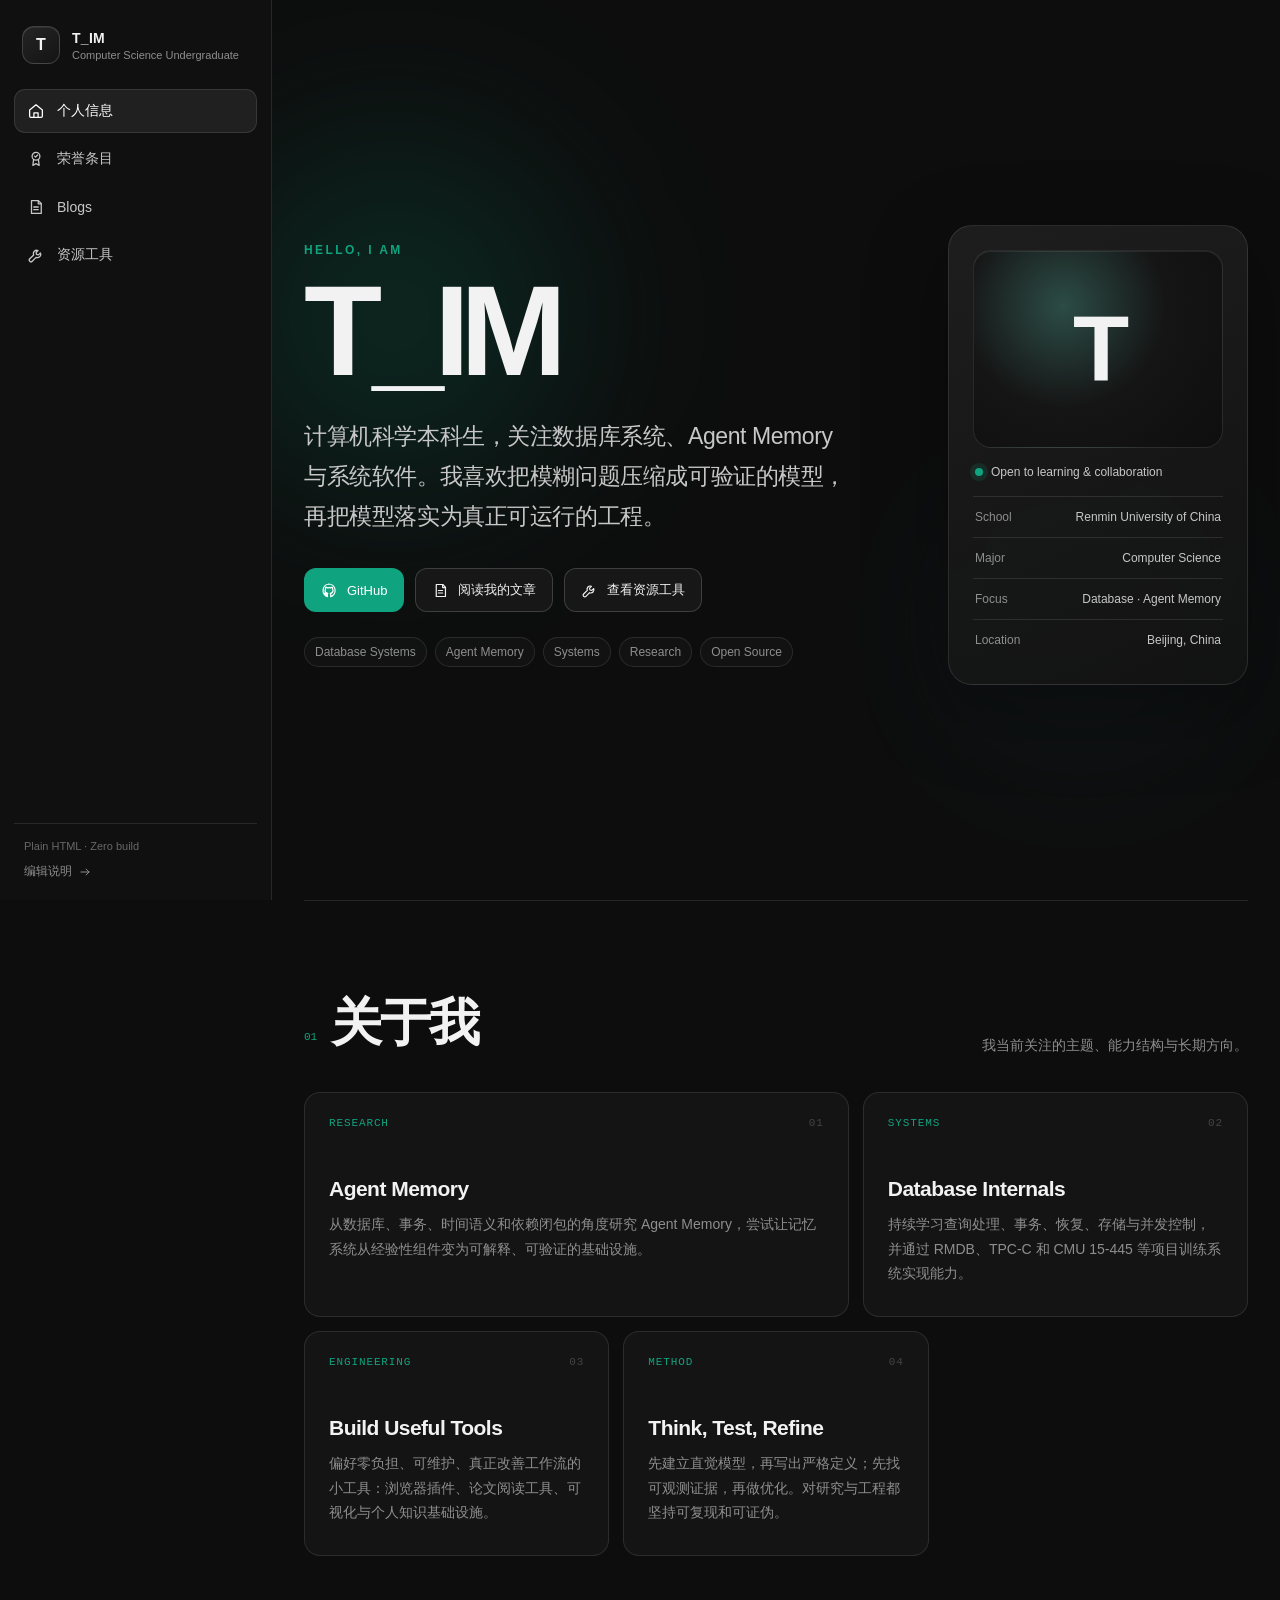
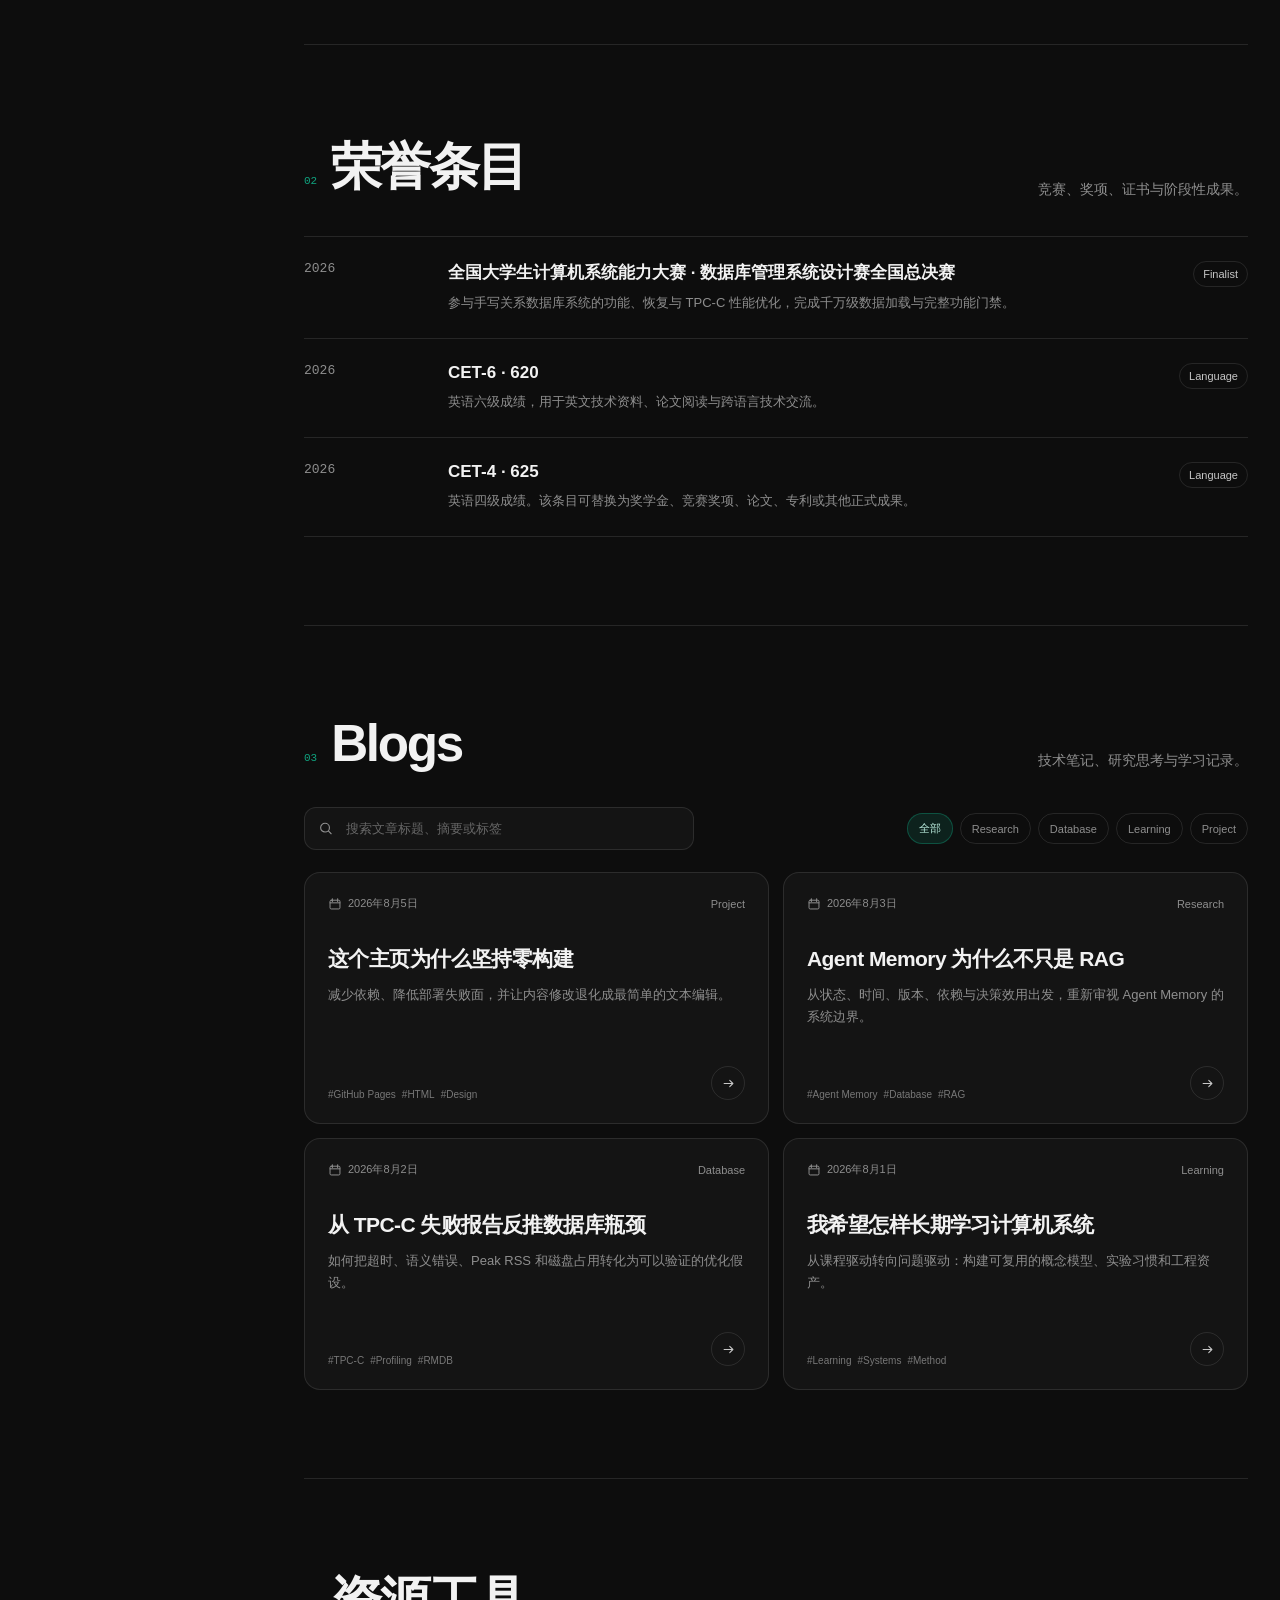
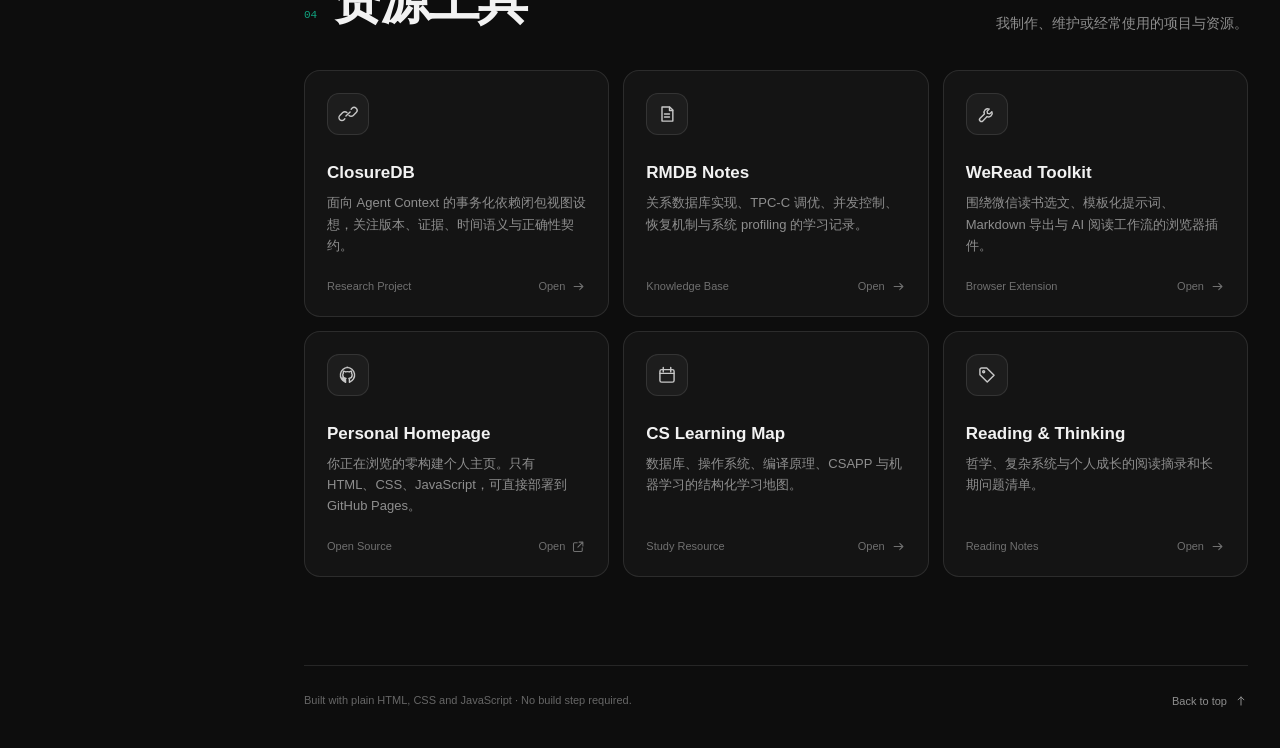
==== index.html @ 24c8350b "init" ====
<!doctype html>
<html lang="zh-CN">
<head>
  <meta charset="UTF-8" />
  <meta name="viewport" content="width=device-width, initial-scale=1.0" />
  <meta name="description" content="T_IM 的个人主页：计算机科学、数据库系统、Agent Memory 与个人项目。" />
  <meta name="theme-color" content="#0d0d0d" />
  <title>T_IM · Personal Homepage</title>
  <link rel="icon" href="assets/favicon.svg" type="image/svg+xml" />
  <link rel="stylesheet" href="assets/styles.css" />
</head>
<body>
  <svg class="svg-sprite" aria-hidden="true">
    <symbol id="icon-home" viewBox="0 0 24 24"><path d="M3.5 10.7 12 3.8l8.5 6.9v8.1a1.7 1.7 0 0 1-1.7 1.7H5.2a1.7 1.7 0 0 1-1.7-1.7z"/><path d="M9.2 20.5v-6.1h5.6v6.1"/></symbol>
    <symbol id="icon-award" viewBox="0 0 24 24"><circle cx="12" cy="8.3" r="5.2"/><path d="m8.8 12.6-1 8 4.2-2.4 4.2 2.4-1-8"/><path d="m10.1 8.2 1.3 1.3 2.8-2.8"/></symbol>
    <symbol id="icon-note" viewBox="0 0 24 24"><path d="M6 3.5h9.2l3.8 3.8v13.2H6z"/><path d="M15 3.8v4h3.8M9 12h6M9 15.5h6"/></symbol>
    <symbol id="icon-tool" viewBox="0 0 24 24"><path d="M14.7 6.1a4.4 4.4 0 0 0-5.8 5.8L3.7 17a2.3 2.3 0 0 0 3.3 3.3l5.1-5.2a4.4 4.4 0 0 0 5.8-5.8l-2.6 2.5-2.7-.5-.5-2.7z"/></symbol>
    <symbol id="icon-github" viewBox="0 0 24 24"><path d="M12 2.8a9.2 9.2 0 0 0-2.9 17.9v-2.2c-2.4.5-2.9-1-2.9-1-.4-1-.9-1.3-.9-1.3-.8-.5 0-.5 0-.5.8.1 1.3.9 1.3.9.7 1.3 1.9.9 2.4.7.1-.6.3-1 .6-1.2-1.9-.2-3.9-1-3.9-4.1 0-.9.3-1.7.8-2.3-.1-.2-.4-1.1.1-2.3 0 0 .7-.2 2.5.9a8.6 8.6 0 0 1 4.5 0c1.7-1.1 2.5-.9 2.5-.9.5 1.2.2 2.1.1 2.3.5.6.8 1.4.8 2.3 0 3.2-1.9 3.9-3.9 4.1.3.3.6.8.6 1.6v3a9.2 9.2 0 0 0-2.9-17.9Z"/></symbol>
    <symbol id="icon-mail" viewBox="0 0 24 24"><rect x="3.5" y="5.2" width="17" height="13.6" rx="2"/><path d="m4.5 7 7.5 5.7L19.5 7"/></symbol>
    <symbol id="icon-link" viewBox="0 0 24 24"><path d="m9.5 14.5 5-5M8.2 17.8l-1 1a3.5 3.5 0 1 1-5-5l3.5-3.5a3.5 3.5 0 0 1 5 0M15.8 6.2l1-1a3.5 3.5 0 1 1 5 5l-3.5 3.5a3.5 3.5 0 0 1-5 0"/></symbol>
    <symbol id="icon-arrow" viewBox="0 0 24 24"><path d="M5 12h14M14 7l5 5-5 5"/></symbol>
    <symbol id="icon-search" viewBox="0 0 24 24"><circle cx="10.7" cy="10.7" r="6.7"/><path d="m15.7 15.7 4.3 4.3"/></symbol>
    <symbol id="icon-menu" viewBox="0 0 24 24"><path d="M4 7h16M4 12h16M4 17h16"/></symbol>
    <symbol id="icon-close" viewBox="0 0 24 24"><path d="m6 6 12 12M18 6 6 18"/></symbol>
    <symbol id="icon-external" viewBox="0 0 24 24"><path d="M13 5h6v6M19 5l-8 8"/><path d="M18 14v4.5a1.5 1.5 0 0 1-1.5 1.5h-11A1.5 1.5 0 0 1 4 18.5v-11A1.5 1.5 0 0 1 5.5 6H10"/></symbol>
    <symbol id="icon-calendar" viewBox="0 0 24 24"><rect x="3.5" y="5.5" width="17" height="15" rx="2"/><path d="M7.5 3v5M16.5 3v5M3.5 10h17"/></symbol>
    <symbol id="icon-tag" viewBox="0 0 24 24"><path d="M3.5 5.5v6.2l8.8 8.8 8.2-8.2-8.8-8.8H5.5a2 2 0 0 0-2 2Z"/><circle cx="8" cy="8" r="1.2"/></symbol>
  </svg>

  <button class="mobile-menu-button" id="mobileMenuButton" aria-label="打开导航" aria-expanded="false">
    <svg><use href="#icon-menu"></use></svg>
  </button>

  <aside class="sidebar" id="sidebar">
    <div class="brand">
      <a href="#home" class="brand-mark" aria-label="返回首页">T</a>
      <div><strong id="brandName">T_IM</strong><span id="brandRole">CS Undergraduate</span></div>
    </div>
    <nav class="primary-nav" aria-label="主导航">
      <a href="#home" class="nav-link active"><svg><use href="#icon-home"></use></svg><span>个人信息</span></a>
      <a href="#honors" class="nav-link"><svg><use href="#icon-award"></use></svg><span>荣誉条目</span></a>
      <a href="#blogs" class="nav-link"><svg><use href="#icon-note"></use></svg><span>Blogs</span></a>
      <a href="#resources" class="nav-link"><svg><use href="#icon-tool"></use></svg><span>资源工具</span></a>
    </nav>
    <div class="sidebar-footer">
      <p>Plain HTML · Zero build</p>
      <a href="README.md">编辑说明 <svg><use href="#icon-arrow"></use></svg></a>
    </div>
  </aside>
  <div class="sidebar-backdrop" id="sidebarBackdrop"></div>

  <main class="main-shell">
    <section class="hero page-section" id="home">
      <div class="ambient-glow glow-one"></div><div class="ambient-glow glow-two"></div>
      <div class="hero-copy">
        <p class="eyebrow" id="heroEyebrow">HELLO, I AM</p>
        <h1 id="heroName">T_IM</h1>
        <p class="hero-intro" id="heroIntro"></p>
        <div class="hero-actions" id="heroActions"></div>
        <div class="hero-tags" id="heroTags"></div>
      </div>
      <div class="profile-panel glass-panel">
        <div class="profile-avatar" id="profileAvatar">T</div>
        <div class="profile-meta">
          <span class="status-dot"></span><span id="statusText">Open to learning & collaboration</span>
        </div>
        <dl id="profileFacts"></dl>
      </div>
    </section>

    <section class="page-section content-section" id="about">
      <div class="section-heading"><div><span class="section-index">01</span><h2>关于我</h2></div><p>我当前关注的主题、能力结构与长期方向。</p></div>
      <div class="about-grid" id="aboutGrid"></div>
    </section>

    <section class="page-section content-section" id="honors">
      <div class="section-heading"><div><span class="section-index">02</span><h2>荣誉条目</h2></div><p>竞赛、奖项、证书与阶段性成果。</p></div>
      <div class="timeline" id="honorsList"></div>
    </section>

    <section class="page-section content-section" id="blogs">
      <div class="section-heading"><div><span class="section-index">03</span><h2>Blogs</h2></div><p>技术笔记、研究思考与学习记录。</p></div>
      <div class="toolbar">
        <label class="search-box"><svg><use href="#icon-search"></use></svg><input id="blogSearch" type="search" placeholder="搜索文章标题、摘要或标签" /></label>
        <div class="filter-pills" id="blogFilters"></div>
      </div>
      <div class="card-grid" id="blogList"></div>
      <div class="empty-state" id="blogEmpty" hidden>没有找到匹配的文章。</div>
    </section>

    <section class="page-section content-section" id="resources">
      <div class="section-heading"><div><span class="section-index">04</span><h2>资源工具</h2></div><p>我制作、维护或经常使用的项目与资源。</p></div>
      <div class="resource-grid" id="resourceList"></div>
    </section>

    <footer>
      <span id="footerText">Built with plain HTML, CSS and JavaScript.</span>
      <a href="#home">Back to top <svg><use href="#icon-arrow"></use></svg></a>
    </footer>
  </main>

  <dialog class="article-dialog" id="articleDialog">
    <div class="article-dialog-shell">
      <button class="dialog-close" id="dialogClose" aria-label="关闭文章"><svg><use href="#icon-close"></use></svg></button>
      <article id="articleContent" class="markdown-body"></article>
    </div>
  </dialog>

  <script src="content/site.js"></script>
  <script src="content/blogs.js"></script>
  <script src="assets/markdown.js"></script>
  <script src="assets/app.js"></script>
</body>
</html>
---- assets/styles.css ----
:root {
  color-scheme: dark;
  --bg: #0d0d0d;
  --bg-elevated: #141414;
  --bg-soft: #191919;
  --bg-hover: #202020;
  --line: rgba(255, 255, 255, 0.1);
  --line-strong: rgba(255, 255, 255, 0.17);
  --text: #f2f2f2;
  --text-soft: #c7c7c7;
  --muted: #8e8e8e;
  --accent: #10a37f;
  --accent-soft: rgba(16, 163, 127, 0.14);
  --accent-line: rgba(16, 163, 127, 0.38);
  --warning: #d4a72c;
  --sidebar-width: 272px;
  --content-width: 1160px;
  --radius-lg: 24px;
  --radius-md: 16px;
  --radius-sm: 11px;
  --shadow: 0 24px 80px rgba(0, 0, 0, 0.34);
}

* { box-sizing: border-box; }
html { scroll-behavior: smooth; scroll-padding-top: 32px; }
body {
  margin: 0;
  min-height: 100vh;
  background: var(--bg);
  color: var(--text);
  font-family: Inter, ui-sans-serif, -apple-system, BlinkMacSystemFont, "Segoe UI", "PingFang SC", "Microsoft YaHei", sans-serif;
  -webkit-font-smoothing: antialiased;
  text-rendering: optimizeLegibility;
}
a { color: inherit; text-decoration: none; }
button, input { font: inherit; }
button { color: inherit; }
::selection { background: rgba(16, 163, 127, 0.34); }
::-webkit-scrollbar { width: 10px; height: 10px; }
::-webkit-scrollbar-track { background: transparent; }
::-webkit-scrollbar-thumb { background: #333; border: 3px solid var(--bg); border-radius: 99px; }
.svg-sprite { position: absolute; width: 0; height: 0; overflow: hidden; }
svg { width: 20px; height: 20px; fill: none; stroke: currentColor; stroke-width: 1.7; stroke-linecap: round; stroke-linejoin: round; }

.sidebar {
  position: fixed;
  inset: 0 auto 0 0;
  z-index: 30;
  width: var(--sidebar-width);
  display: flex;
  flex-direction: column;
  padding: 22px 14px 18px;
  border-right: 1px solid var(--line);
  background: #101010;
}
.brand {
  display: flex;
  align-items: center;
  gap: 12px;
  padding: 4px 8px 25px;
}
.brand-mark {
  width: 38px;
  height: 38px;
  display: grid;
  place-items: center;
  flex: 0 0 auto;
  border: 1px solid var(--line-strong);
  border-radius: 12px;
  background: linear-gradient(145deg, #242424, #141414);
  font-weight: 720;
  box-shadow: inset 0 1px rgba(255, 255, 255, 0.08);
}
.brand strong, .brand span { display: block; }
.brand strong { font-size: 14px; letter-spacing: .02em; }
.brand span { margin-top: 3px; color: var(--muted); font-size: 11px; }
.primary-nav { display: grid; gap: 4px; }
.nav-link {
  display: flex;
  align-items: center;
  gap: 12px;
  min-height: 44px;
  padding: 0 12px;
  border: 1px solid transparent;
  border-radius: 11px;
  color: var(--text-soft);
  font-size: 14px;
  transition: .18s ease;
}
.nav-link:hover { background: var(--bg-soft); color: var(--text); }
.nav-link.active { border-color: var(--line); background: #202020; color: #fff; }
.nav-link svg { width: 18px; height: 18px; }
.sidebar-footer { margin-top: auto; padding: 16px 10px 2px; border-top: 1px solid var(--line); }
.sidebar-footer p { margin: 0 0 9px; color: #676767; font-size: 11px; }
.sidebar-footer a { display: inline-flex; align-items: center; gap: 6px; color: var(--muted); font-size: 12px; }
.sidebar-footer a:hover { color: var(--text); }
.sidebar-footer svg { width: 14px; height: 14px; }

.mobile-menu-button {
  display: none;
  position: fixed;
  top: 16px;
  left: 16px;
  z-index: 50;
  width: 42px;
  height: 42px;
  place-items: center;
  border: 1px solid var(--line);
  border-radius: 12px;
  background: rgba(20,20,20,.88);
  backdrop-filter: blur(14px);
  cursor: pointer;
}
.sidebar-backdrop { display: none; }

.main-shell { margin-left: var(--sidebar-width); overflow: hidden; }
.page-section { width: min(var(--content-width), calc(100% - 64px)); margin-inline: auto; }
.hero {
  position: relative;
  min-height: 100vh;
  display: grid;
  grid-template-columns: minmax(0, 1.35fr) minmax(300px, .65fr);
  align-items: center;
  gap: clamp(38px, 7vw, 110px);
  padding-block: 86px 76px;
}
.ambient-glow { position: absolute; border-radius: 999px; filter: blur(90px); pointer-events: none; opacity: .22; }
.glow-one { width: 360px; height: 360px; left: -90px; top: 15%; background: #0a7f64; }
.glow-two { width: 260px; height: 260px; right: 4%; bottom: 16%; background: #244857; opacity: .18; }
.hero-copy, .profile-panel { position: relative; z-index: 1; }
.eyebrow { margin: 0 0 18px; color: var(--accent); font-size: 12px; font-weight: 700; letter-spacing: .2em; }
.hero h1 { margin: 0; font-size: clamp(62px, 10vw, 132px); line-height: .88; letter-spacing: -.075em; font-weight: 710; }
.hero-intro { max-width: 720px; margin: 30px 0 0; color: var(--text-soft); font-size: clamp(17px, 2vw, 23px); line-height: 1.72; letter-spacing: -.018em; }
.hero-actions { display: flex; flex-wrap: wrap; gap: 11px; margin-top: 32px; }
.action-button {
  display: inline-flex;
  align-items: center;
  justify-content: center;
  gap: 9px;
  min-height: 44px;
  padding: 0 16px;
  border: 1px solid var(--line-strong);
  border-radius: 12px;
  background: #171717;
  font-size: 13px;
  transition: .18s ease;
}
.action-button:hover { transform: translateY(-2px); border-color: rgba(255,255,255,.3); background: #202020; }
.action-button.primary { border-color: var(--accent-line); background: var(--accent); color: white; }
.action-button.primary:hover { background: #129875; }
.action-button svg { width: 17px; height: 17px; }
.hero-tags { display: flex; flex-wrap: wrap; gap: 8px; margin-top: 25px; }
.hero-tag { padding: 7px 10px; border: 1px solid var(--line); border-radius: 999px; color: var(--muted); background: rgba(255,255,255,.025); font-size: 12px; }

.glass-panel {
  border: 1px solid var(--line);
  background: linear-gradient(155deg, rgba(31,31,31,.92), rgba(19,19,19,.85));
  backdrop-filter: blur(18px);
  box-shadow: var(--shadow);
}
.profile-panel { padding: 24px; border-radius: var(--radius-lg); }
.profile-avatar {
  width: 100%; aspect-ratio: 1.26;
  display: grid; place-items: center;
  border: 1px solid var(--line);
  border-radius: 18px;
  background: radial-gradient(circle at 36% 28%, #2c4c46, #151515 48%, #0e0e0e);
  font-size: 92px; font-weight: 760; letter-spacing: -.07em;
  box-shadow: inset 0 1px rgba(255,255,255,.08);
}
.profile-meta { display: flex; align-items: center; gap: 8px; margin: 17px 2px; color: var(--text-soft); font-size: 12px; }
.status-dot { width: 8px; height: 8px; border-radius: 50%; background: var(--accent); box-shadow: 0 0 0 5px var(--accent-soft); }
.profile-panel dl { margin: 0; display: grid; }
.profile-panel dl > div { display: flex; justify-content: space-between; gap: 20px; padding: 13px 2px; border-top: 1px solid var(--line); }
.profile-panel dt { color: var(--muted); font-size: 12px; }
.profile-panel dd { margin: 0; text-align: right; color: var(--text-soft); font-size: 12px; }

.content-section { padding-block: 88px; border-top: 1px solid var(--line); }
.section-heading { display: flex; align-items: end; justify-content: space-between; gap: 28px; margin-bottom: 34px; }
.section-heading > div { display: flex; align-items: baseline; gap: 14px; }
.section-index { color: var(--accent); font-family: ui-monospace, SFMono-Regular, Menlo, monospace; font-size: 11px; }
.section-heading h2 { margin: 0; font-size: clamp(32px, 4vw, 52px); letter-spacing: -.045em; }
.section-heading p { max-width: 430px; margin: 0; color: var(--muted); font-size: 14px; line-height: 1.7; text-align: right; }

.about-grid { display: grid; grid-template-columns: repeat(12, 1fr); gap: 14px; }
.about-card {
  grid-column: span 4;
  min-height: 225px;
  padding: 24px;
  border: 1px solid var(--line);
  border-radius: var(--radius-md);
  background: var(--bg-elevated);
  transition: .2s ease;
}
.about-card:first-child { grid-column: span 7; }
.about-card:nth-child(2) { grid-column: span 5; }
.about-card:hover { border-color: var(--line-strong); transform: translateY(-3px); background: #171717; }
.card-kicker { display: flex; align-items: center; justify-content: space-between; color: var(--accent); font-size: 11px; font-family: ui-monospace, SFMono-Regular, Menlo, monospace; letter-spacing: .08em; }
.card-kicker span:last-child { color: #444; }
.about-card h3 { margin: 48px 0 11px; font-size: 21px; letter-spacing: -.025em; }
.about-card p { margin: 0; color: var(--muted); font-size: 14px; line-height: 1.75; }

.timeline { display: grid; }
.timeline-item {
  position: relative;
  display: grid;
  grid-template-columns: 120px minmax(0, 1fr) auto;
  gap: 24px;
  align-items: start;
  padding: 24px 0;
  border-top: 1px solid var(--line);
}
.timeline-item:last-child { border-bottom: 1px solid var(--line); }
.timeline-year { color: var(--muted); font-size: 13px; font-family: ui-monospace, SFMono-Regular, Menlo, monospace; }
.timeline-body h3 { margin: 0 0 8px; font-size: 17px; font-weight: 600; }
.timeline-body p { max-width: 720px; margin: 0; color: var(--muted); font-size: 13px; line-height: 1.7; }
.timeline-badge { padding: 6px 9px; border: 1px solid var(--line); border-radius: 999px; color: var(--text-soft); font-size: 11px; white-space: nowrap; }

.toolbar { display: flex; align-items: center; justify-content: space-between; gap: 16px; margin-bottom: 22px; }
.search-box {
  width: min(390px, 100%);
  display: flex; align-items: center; gap: 10px;
  min-height: 43px; padding: 0 13px;
  border: 1px solid var(--line); border-radius: 12px; background: var(--bg-elevated);
}
.search-box:focus-within { border-color: var(--accent-line); box-shadow: 0 0 0 3px var(--accent-soft); }
.search-box svg { width: 17px; height: 17px; color: var(--muted); }
.search-box input { width: 100%; border: 0; outline: 0; color: var(--text); background: transparent; font-size: 13px; }
.search-box input::placeholder { color: #666; }
.filter-pills { display: flex; flex-wrap: wrap; justify-content: flex-end; gap: 7px; }
.filter-pill { padding: 7px 11px; border: 1px solid var(--line); border-radius: 999px; background: transparent; color: var(--muted); font-size: 11px; cursor: pointer; }
.filter-pill:hover, .filter-pill.active { border-color: var(--accent-line); background: var(--accent-soft); color: #b9eadc; }

.card-grid { display: grid; grid-template-columns: repeat(2, minmax(0, 1fr)); gap: 14px; }
.blog-card {
  position: relative;
  min-height: 252px;
  display: flex;
  flex-direction: column;
  padding: 23px;
  border: 1px solid var(--line);
  border-radius: var(--radius-md);
  background: var(--bg-elevated);
  cursor: pointer;
  transition: .2s ease;
}
.blog-card:hover { transform: translateY(-3px); border-color: var(--line-strong); background: #181818; }
.blog-meta { display: flex; align-items: center; justify-content: space-between; gap: 12px; color: var(--muted); font-size: 11px; }
.blog-meta span { display: inline-flex; align-items: center; gap: 6px; }
.blog-meta svg { width: 14px; height: 14px; }
.blog-card h3 { margin: 34px 0 10px; font-size: 21px; line-height: 1.35; letter-spacing: -.027em; }
.blog-card p { margin: 0; color: var(--muted); font-size: 13px; line-height: 1.7; }
.blog-footer { display: flex; align-items: end; justify-content: space-between; gap: 15px; margin-top: auto; padding-top: 24px; }
.blog-tags { display: flex; flex-wrap: wrap; gap: 6px; }
.blog-tags span { color: #777; font-size: 10px; }
.blog-open { width: 34px; height: 34px; display: grid; place-items: center; flex: 0 0 auto; border: 1px solid var(--line); border-radius: 50%; color: var(--text-soft); }
.blog-open svg { width: 15px; height: 15px; }
.empty-state { padding: 60px 20px; border: 1px dashed var(--line); border-radius: var(--radius-md); text-align: center; color: var(--muted); }

.resource-grid { display: grid; grid-template-columns: repeat(3, minmax(0, 1fr)); gap: 14px; }
.resource-card {
  min-height: 235px;
  display: flex;
  flex-direction: column;
  padding: 22px;
  border: 1px solid var(--line);
  border-radius: var(--radius-md);
  background: var(--bg-elevated);
  transition: .2s ease;
}
.resource-card:hover { transform: translateY(-3px); border-color: var(--line-strong); background: #181818; }
.resource-icon { width: 42px; height: 42px; display: grid; place-items: center; border: 1px solid var(--line); border-radius: 12px; background: #1d1d1d; color: var(--text-soft); }
.resource-icon svg { width: 20px; height: 20px; }
.resource-card h3 { margin: 28px 0 9px; font-size: 17px; }
.resource-card p { margin: 0; color: var(--muted); font-size: 13px; line-height: 1.65; }
.resource-bottom { display: flex; align-items: center; justify-content: space-between; gap: 12px; margin-top: auto; padding-top: 22px; color: #707070; font-size: 11px; }
.resource-bottom svg { width: 15px; height: 15px; }
.resource-bottom span:last-child { display: inline-flex; align-items: center; gap: 6px; }

footer { width: min(var(--content-width), calc(100% - 64px)); margin-inline: auto; display: flex; justify-content: space-between; gap: 20px; padding: 28px 0 40px; border-top: 1px solid var(--line); color: #666; font-size: 11px; }
footer a { display: inline-flex; align-items: center; gap: 7px; color: var(--muted); }
footer a:hover { color: var(--text); }
footer svg { width: 14px; height: 14px; transform: rotate(-90deg); }

.article-dialog {
  width: min(900px, calc(100% - 32px));
  max-height: calc(100vh - 48px);
  padding: 0;
  border: 1px solid var(--line-strong);
  border-radius: 20px;
  background: #121212;
  color: var(--text);
  box-shadow: 0 28px 100px rgba(0,0,0,.7);
}
.article-dialog::backdrop { background: rgba(0,0,0,.72); backdrop-filter: blur(7px); }
.article-dialog-shell { position: relative; padding: clamp(28px, 6vw, 68px); }
.dialog-close { position: sticky; z-index: 3; top: 0; float: right; width: 38px; height: 38px; display: grid; place-items: center; border: 1px solid var(--line); border-radius: 12px; background: #1b1b1b; cursor: pointer; }
.dialog-close:hover { background: #252525; }
.dialog-close svg { width: 17px; height: 17px; }
.markdown-body { max-width: 720px; margin-inline: auto; color: var(--text-soft); font-size: 15px; line-height: 1.84; }
.markdown-body h1, .markdown-body h2, .markdown-body h3 { color: var(--text); line-height: 1.25; letter-spacing: -.03em; }
.markdown-body h1 { margin: 0 0 30px; font-size: clamp(34px, 6vw, 56px); }
.markdown-body h2 { margin: 48px 0 16px; font-size: 26px; }
.markdown-body h3 { margin: 34px 0 12px; font-size: 20px; }
.markdown-body p { margin: 0 0 18px; }
.markdown-body a { color: #7bdcc3; text-decoration: underline; text-underline-offset: 3px; }
.markdown-body ul, .markdown-body ol { padding-left: 24px; }
.markdown-body li { margin: 7px 0; }
.markdown-body blockquote { margin: 24px 0; padding: 2px 0 2px 18px; border-left: 3px solid var(--accent); color: #aaa; }
.markdown-body code { padding: 2px 6px; border: 1px solid var(--line); border-radius: 6px; background: #1c1c1c; color: #ddd; font-family: ui-monospace, SFMono-Regular, Menlo, monospace; font-size: .88em; }
.markdown-body pre { overflow: auto; margin: 24px 0; padding: 18px; border: 1px solid var(--line); border-radius: 12px; background: #0b0b0b; }
.markdown-body pre code { padding: 0; border: 0; background: transparent; }
.markdown-body hr { margin: 36px 0; border: 0; border-top: 1px solid var(--line); }
.markdown-byline { margin: -16px 0 38px; color: var(--muted); font-size: 12px; }

@media (max-width: 1040px) {
  :root { --sidebar-width: 236px; }
  .hero { grid-template-columns: 1fr; min-height: auto; padding-top: 125px; }
  .profile-panel { max-width: 520px; }
  .profile-avatar { aspect-ratio: 1.8; }
  .about-card, .about-card:first-child, .about-card:nth-child(2) { grid-column: span 6; }
  .resource-grid { grid-template-columns: repeat(2, minmax(0, 1fr)); }
}

@media (max-width: 760px) {
  :root { --sidebar-width: 280px; }
  html { scroll-padding-top: 72px; }
  .mobile-menu-button { display: grid; }
  .sidebar { transform: translateX(-102%); box-shadow: 30px 0 70px rgba(0,0,0,.45); transition: transform .24s ease; }
  .sidebar.open { transform: translateX(0); }
  .sidebar-backdrop { position: fixed; inset: 0; z-index: 20; background: rgba(0,0,0,.55); backdrop-filter: blur(4px); }
  .sidebar-backdrop.show { display: block; }
  .main-shell { margin-left: 0; }
  .page-section, footer { width: min(100% - 32px, var(--content-width)); }
  .hero { padding-top: 115px; padding-bottom: 66px; gap: 44px; }
  .hero h1 { font-size: clamp(56px, 20vw, 92px); }
  .hero-intro { font-size: 17px; }
  .profile-avatar { aspect-ratio: 1.5; }
  .content-section { padding-block: 66px; }
  .section-heading { display: block; }
  .section-heading p { margin-top: 12px; text-align: left; }
  .about-grid, .card-grid, .resource-grid { grid-template-columns: 1fr; }
  .about-card, .about-card:first-child, .about-card:nth-child(2) { grid-column: auto; min-height: 210px; }
  .timeline-item { grid-template-columns: 76px 1fr; gap: 15px; }
  .timeline-badge { grid-column: 2; justify-self: start; }
  .toolbar { align-items: stretch; flex-direction: column; }
  .search-box { width: 100%; }
  .filter-pills { justify-content: flex-start; }
  footer { flex-direction: column; }
}

@media (max-width: 430px) {
  .hero-actions { display: grid; grid-template-columns: 1fr; }
  .action-button { width: 100%; }
  .profile-panel { padding: 17px; }
  .profile-avatar { font-size: 68px; }
  .timeline-item { grid-template-columns: 1fr; }
  .timeline-badge { grid-column: 1; }
  .about-card, .blog-card, .resource-card { padding: 20px; }
  .article-dialog-shell { padding: 26px 20px 42px; }
}

@media (prefers-reduced-motion: reduce) {
  *, *::before, *::after { scroll-behavior: auto !important; transition: none !important; animation: none !important; }
}
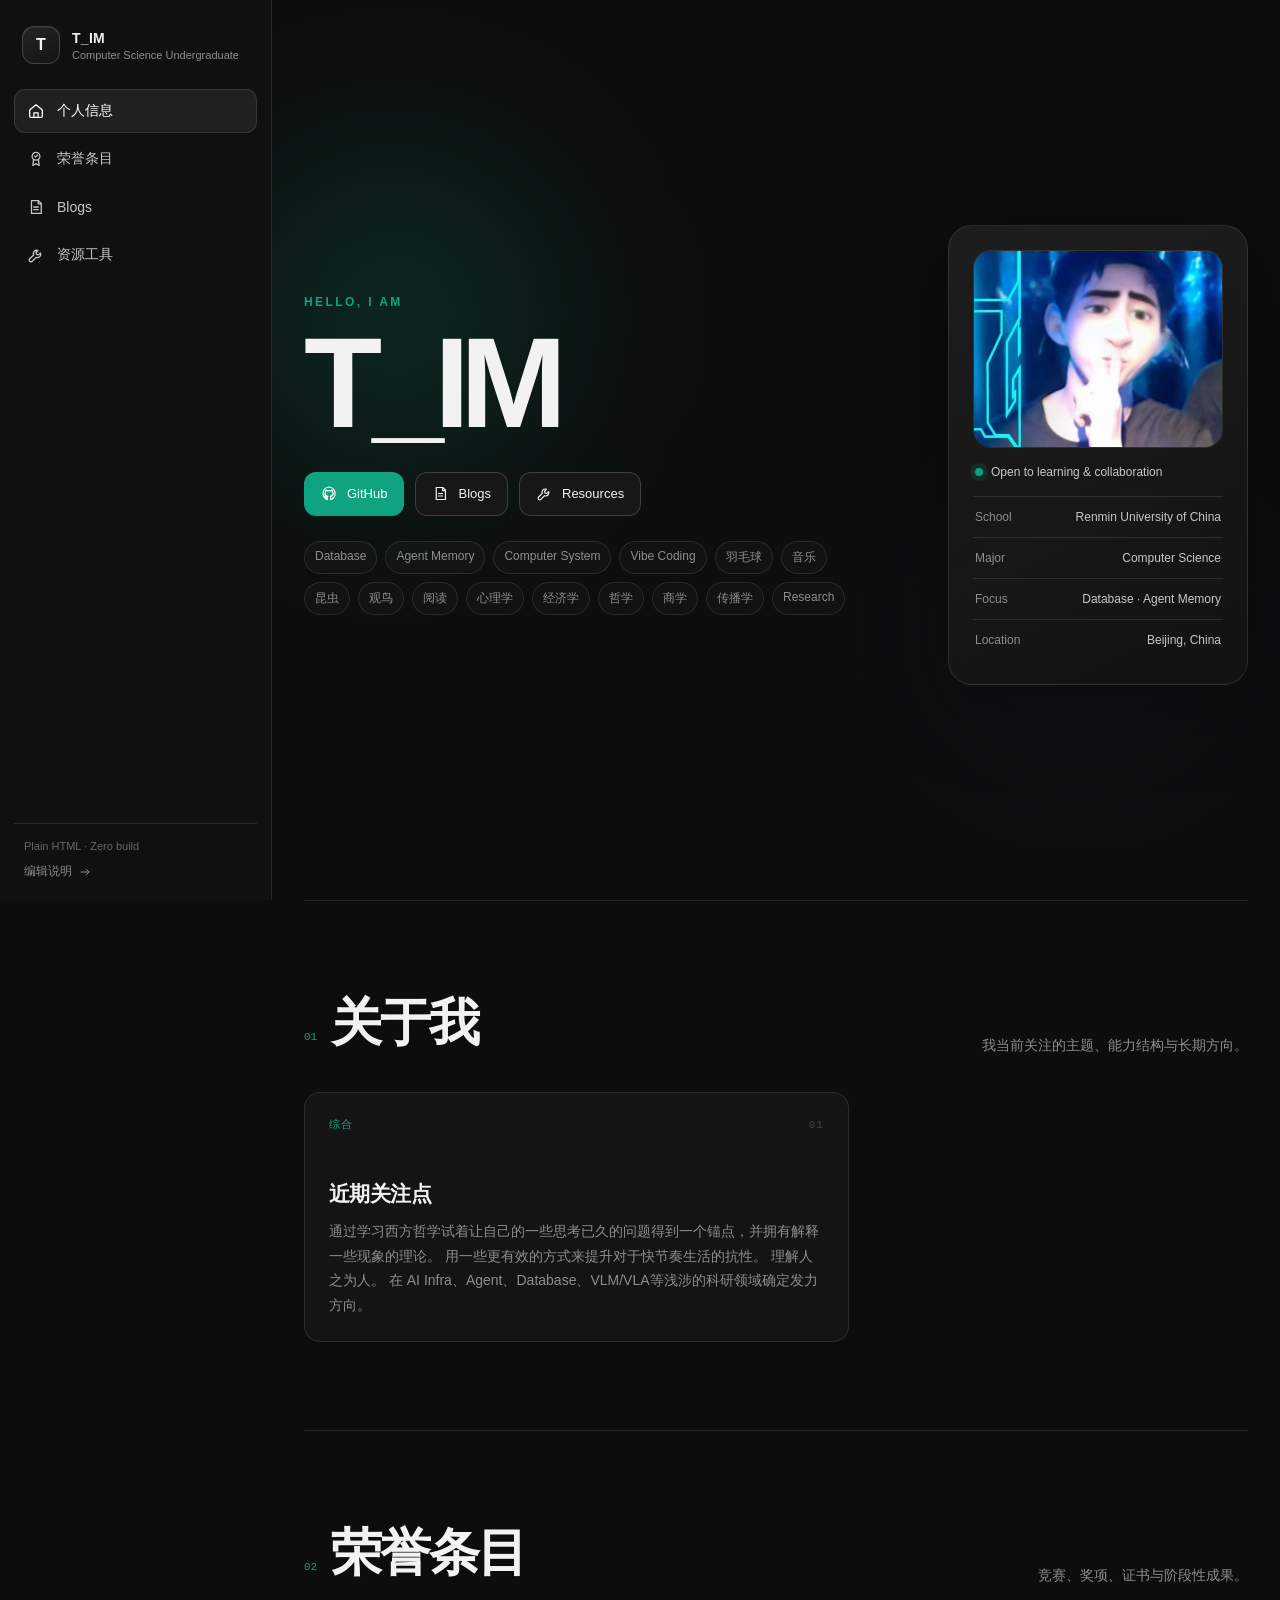
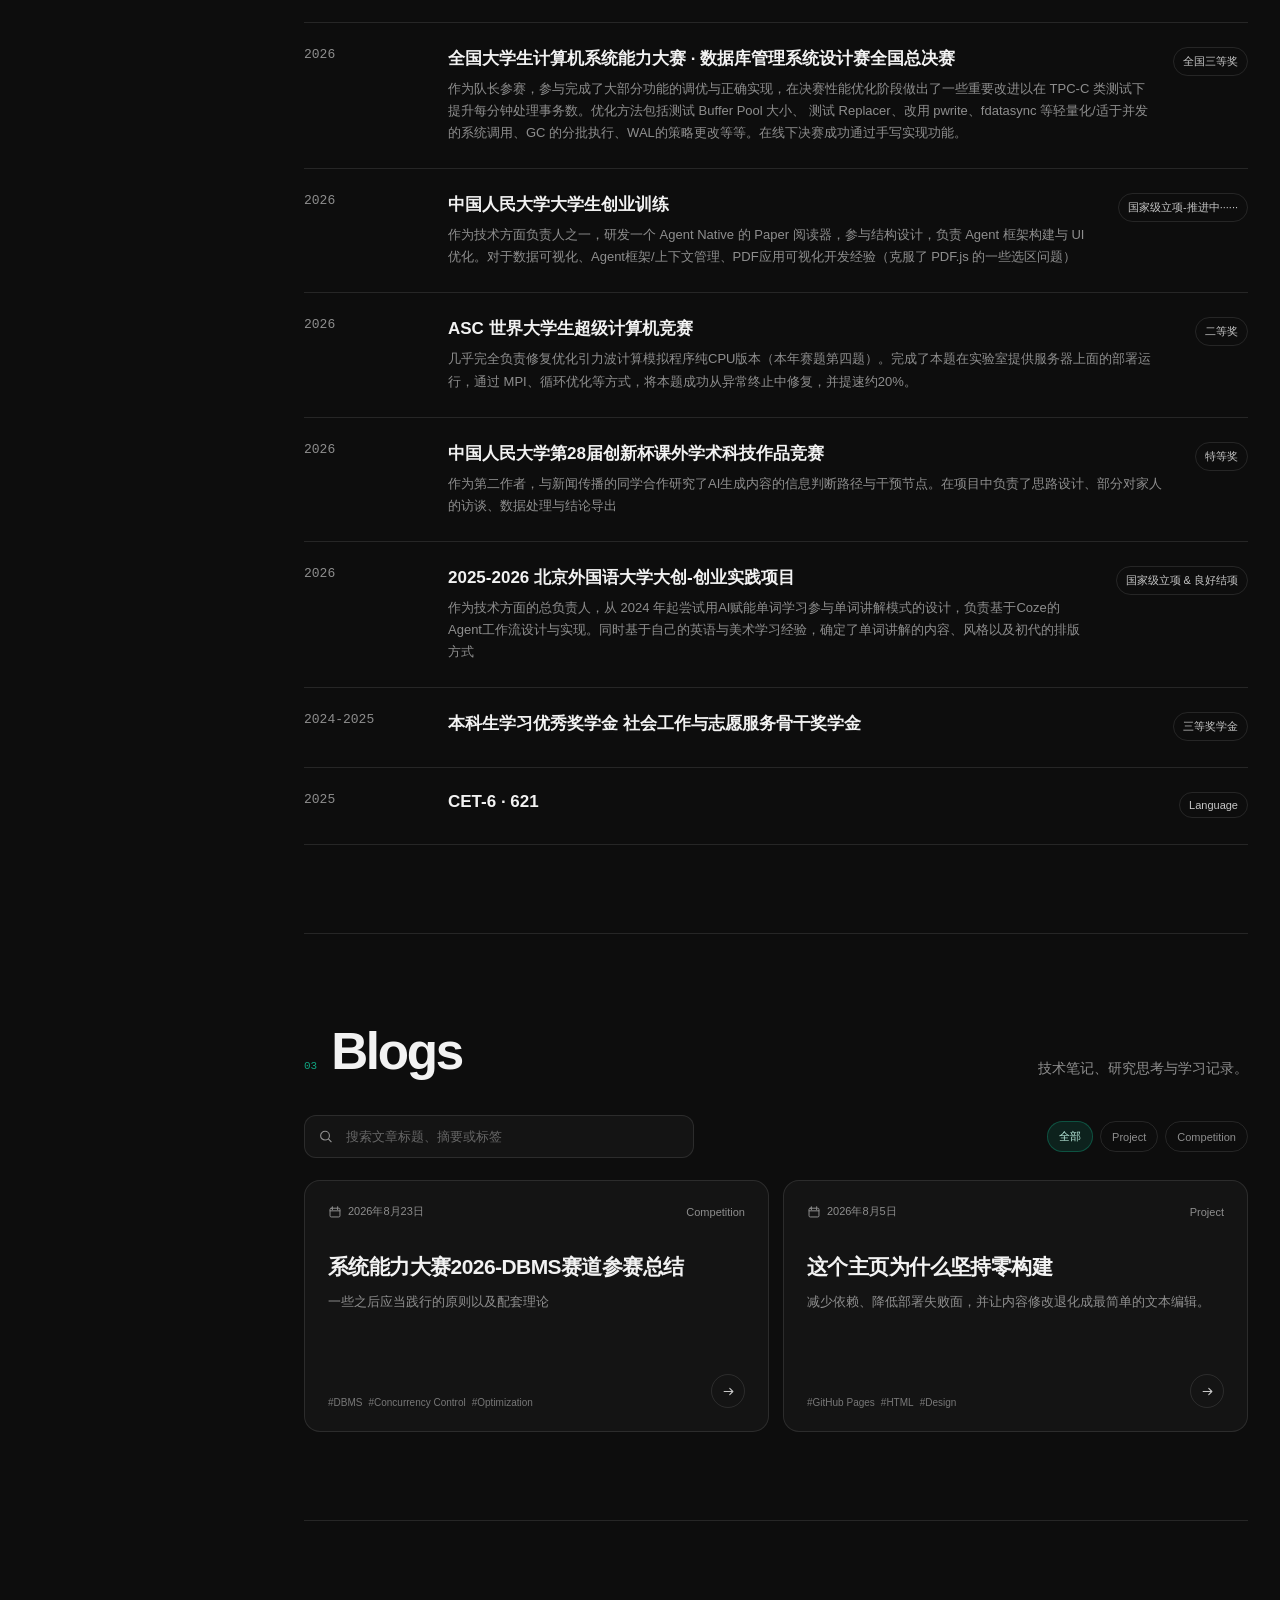
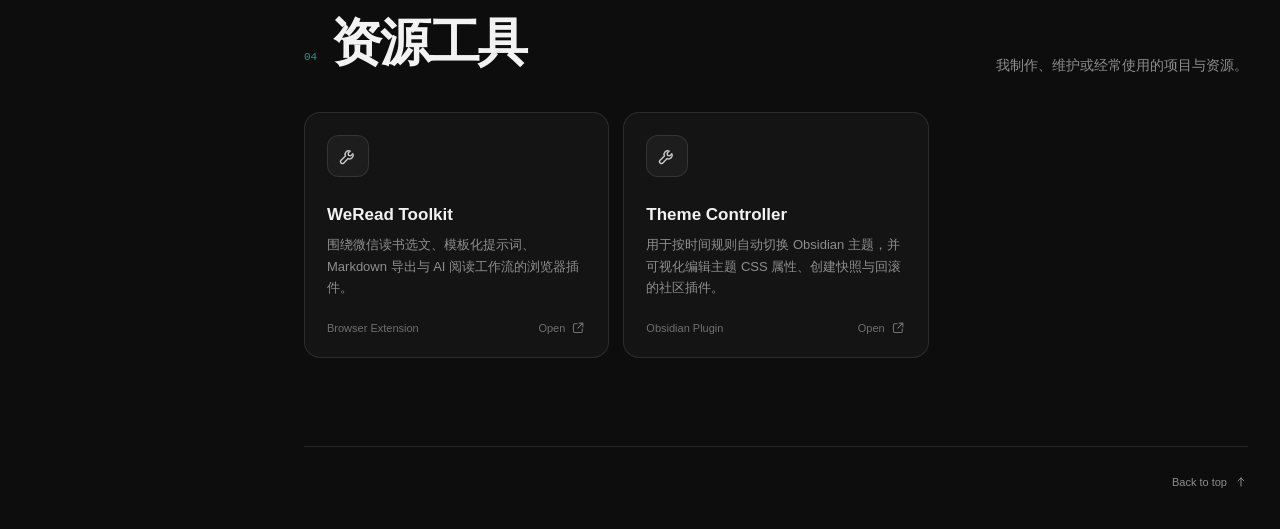
==== commit 9d0dd37e: "更新个人主页资源与内容" ====
--- a/index.html
+++ b/index.html
@@ -6,7 +6,7 @@
   <meta name="description" content="T_IM 的个人主页：计算机科学、数据库系统、Agent Memory 与个人项目。" />
   <meta name="theme-color" content="#0d0d0d" />
   <title>T_IM · Personal Homepage</title>
-  <link rel="icon" href="assets/favicon.svg" type="image/svg+xml" />
+  <link rel="icon" href="assets/avatar.jpg" type="image/jpeg" />
   <link rel="stylesheet" href="assets/styles.css" />
 </head>
 <body>
@@ -60,7 +60,9 @@
         <div class="hero-tags" id="heroTags"></div>
       </div>
       <div class="profile-panel glass-panel">
-        <div class="profile-avatar" id="profileAvatar">T</div>
+        <div class="profile-avatar" id="profileAvatar">
+          <img src="assets/avatar.jpg" alt="T_IM 的头像" />
+        </div>
         <div class="profile-meta">
           <span class="status-dot"></span><span id="statusText">Open to learning & collaboration</span>
         </div>
--- a/assets/styles.css
+++ b/assets/styles.css
@@ -161,13 +161,12 @@
 .profile-panel { padding: 24px; border-radius: var(--radius-lg); }
 .profile-avatar {
   width: 100%; aspect-ratio: 1.26;
-  display: grid; place-items: center;
+  overflow: hidden;
   border: 1px solid var(--line);
   border-radius: 18px;
-  background: radial-gradient(circle at 36% 28%, #2c4c46, #151515 48%, #0e0e0e);
-  font-size: 92px; font-weight: 760; letter-spacing: -.07em;
   box-shadow: inset 0 1px rgba(255,255,255,.08);
 }
+.profile-avatar img { width: 100%; height: 100%; display: block; object-fit: cover; }
 .profile-meta { display: flex; align-items: center; gap: 8px; margin: 17px 2px; color: var(--text-soft); font-size: 12px; }
 .status-dot { width: 8px; height: 8px; border-radius: 50%; background: var(--accent); box-shadow: 0 0 0 5px var(--accent-soft); }
 .profile-panel dl { margin: 0; display: grid; }
@@ -353,7 +352,6 @@
   .hero-actions { display: grid; grid-template-columns: 1fr; }
   .action-button { width: 100%; }
   .profile-panel { padding: 17px; }
-  .profile-avatar { font-size: 68px; }
   .timeline-item { grid-template-columns: 1fr; }
   .timeline-badge { grid-column: 1; }
   .about-card, .blog-card, .resource-card { padding: 20px; }
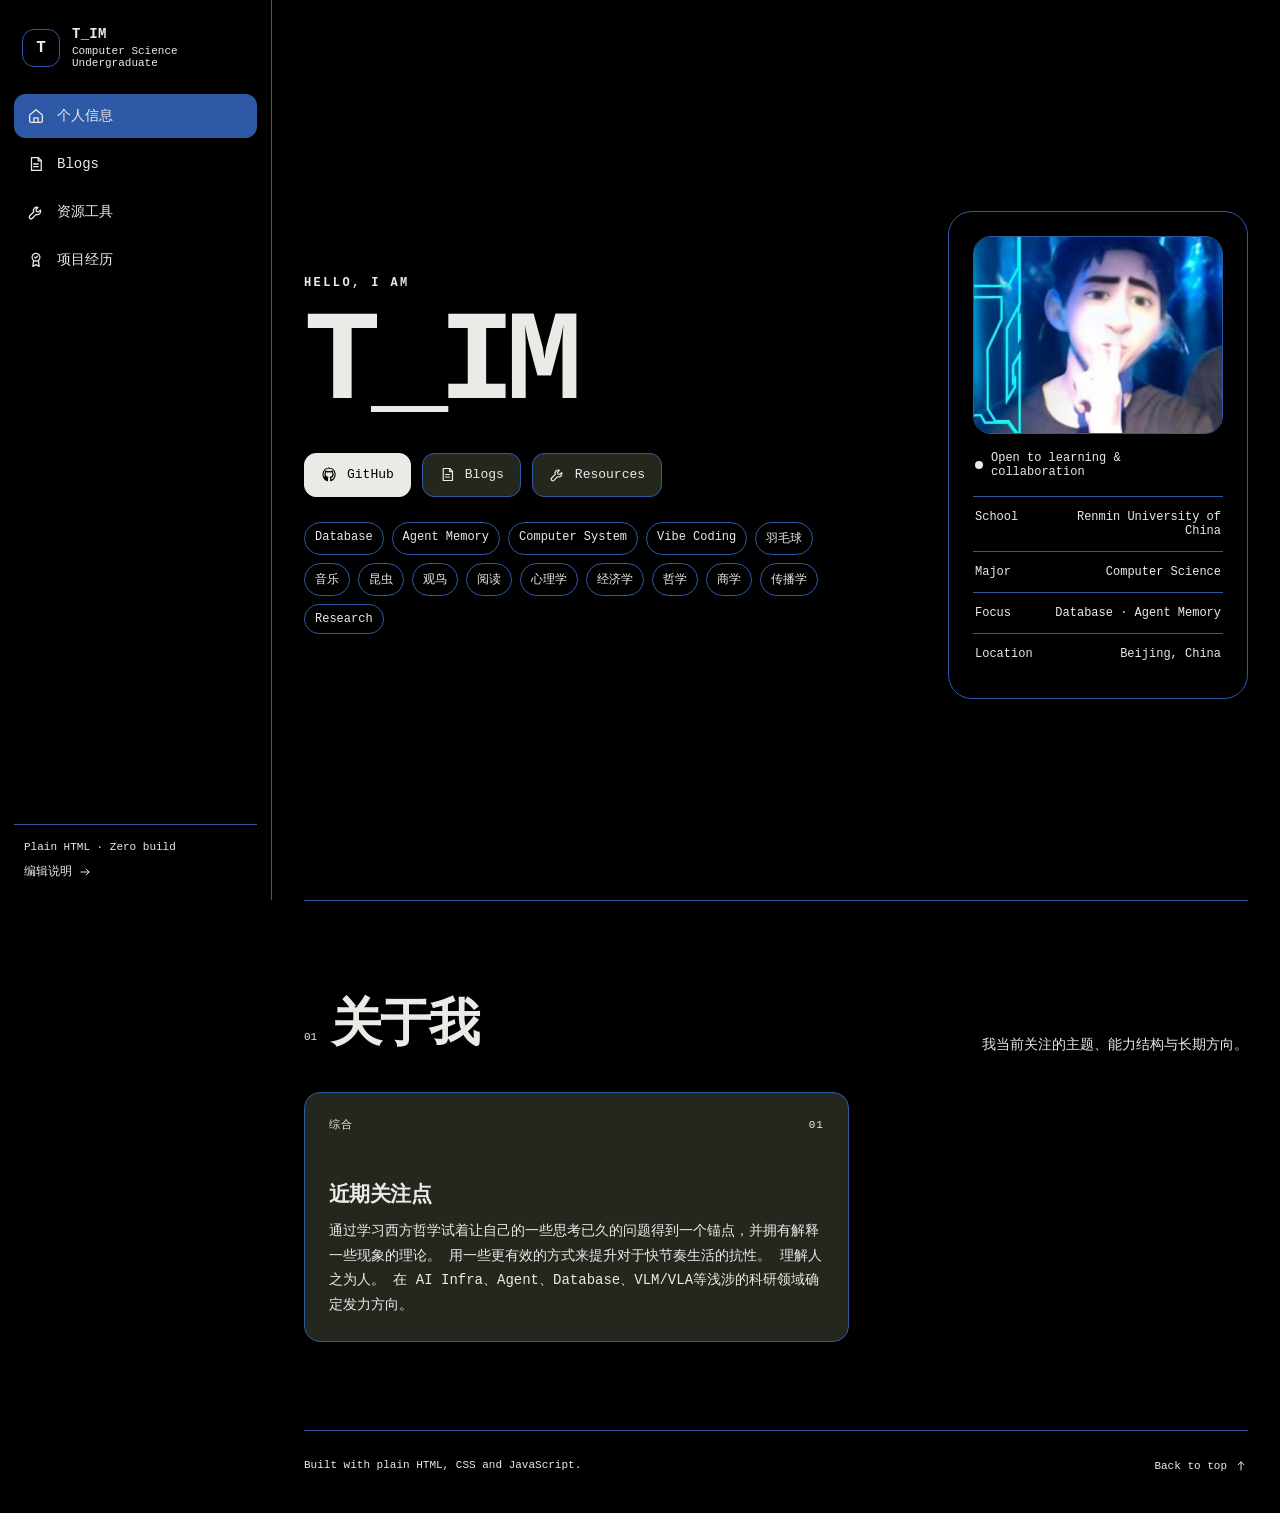
==== commit a51f9808: "feat: split homepage sections into pages" ====
--- a/index.html
+++ b/index.html
@@ -4,12 +4,12 @@
   <meta charset="UTF-8" />
   <meta name="viewport" content="width=device-width, initial-scale=1.0" />
   <meta name="description" content="T_IM 的个人主页：计算机科学、数据库系统、Agent Memory 与个人项目。" />
-  <meta name="theme-color" content="#0d0d0d" />
+  <meta name="theme-color" content="#24271E" />
   <title>T_IM · Personal Homepage</title>
-  <link rel="icon" href="assets/avatar.jpg" type="image/jpeg" />
+  <link rel="icon" href="assets/favicon.svg" type="image/svg+xml" />
   <link rel="stylesheet" href="assets/styles.css" />
 </head>
-<body>
+<body data-page="home">
   <svg class="svg-sprite" aria-hidden="true">
     <symbol id="icon-home" viewBox="0 0 24 24"><path d="M3.5 10.7 12 3.8l8.5 6.9v8.1a1.7 1.7 0 0 1-1.7 1.7H5.2a1.7 1.7 0 0 1-1.7-1.7z"/><path d="M9.2 20.5v-6.1h5.6v6.1"/></symbol>
     <symbol id="icon-award" viewBox="0 0 24 24"><circle cx="12" cy="8.3" r="5.2"/><path d="m8.8 12.6-1 8 4.2-2.4 4.2 2.4-1-8"/><path d="m10.1 8.2 1.3 1.3 2.8-2.8"/></symbol>
@@ -37,10 +37,10 @@
       <div><strong id="brandName">T_IM</strong><span id="brandRole">CS Undergraduate</span></div>
     </div>
     <nav class="primary-nav" aria-label="主导航">
-      <a href="#home" class="nav-link active"><svg><use href="#icon-home"></use></svg><span>个人信息</span></a>
-      <a href="#honors" class="nav-link"><svg><use href="#icon-award"></use></svg><span>荣誉条目</span></a>
-      <a href="#blogs" class="nav-link"><svg><use href="#icon-note"></use></svg><span>Blogs</span></a>
-      <a href="#resources" class="nav-link"><svg><use href="#icon-tool"></use></svg><span>资源工具</span></a>
+      <a href="index.html" class="nav-link active"><svg><use href="#icon-home"></use></svg><span>个人信息</span></a>
+      <a href="blogs.html" class="nav-link"><svg><use href="#icon-note"></use></svg><span>Blogs</span></a>
+      <a href="resources.html" class="nav-link"><svg><use href="#icon-tool"></use></svg><span>资源工具</span></a>
+      <a href="projects.html" class="nav-link"><svg><use href="#icon-award"></use></svg><span>项目经历</span></a>
     </nav>
     <div class="sidebar-footer">
       <p>Plain HTML · Zero build</p>
@@ -51,7 +51,6 @@
 
   <main class="main-shell">
     <section class="hero page-section" id="home">
-      <div class="ambient-glow glow-one"></div><div class="ambient-glow glow-two"></div>
       <div class="hero-copy">
         <p class="eyebrow" id="heroEyebrow">HELLO, I AM</p>
         <h1 id="heroName">T_IM</h1>
@@ -75,42 +74,13 @@
       <div class="about-grid" id="aboutGrid"></div>
     </section>
 
-    <section class="page-section content-section" id="honors">
-      <div class="section-heading"><div><span class="section-index">02</span><h2>荣誉条目</h2></div><p>竞赛、奖项、证书与阶段性成果。</p></div>
-      <div class="timeline" id="honorsList"></div>
-    </section>
-
-    <section class="page-section content-section" id="blogs">
-      <div class="section-heading"><div><span class="section-index">03</span><h2>Blogs</h2></div><p>技术笔记、研究思考与学习记录。</p></div>
-      <div class="toolbar">
-        <label class="search-box"><svg><use href="#icon-search"></use></svg><input id="blogSearch" type="search" placeholder="搜索文章标题、摘要或标签" /></label>
-        <div class="filter-pills" id="blogFilters"></div>
-      </div>
-      <div class="card-grid" id="blogList"></div>
-      <div class="empty-state" id="blogEmpty" hidden>没有找到匹配的文章。</div>
-    </section>
-
-    <section class="page-section content-section" id="resources">
-      <div class="section-heading"><div><span class="section-index">04</span><h2>资源工具</h2></div><p>我制作、维护或经常使用的项目与资源。</p></div>
-      <div class="resource-grid" id="resourceList"></div>
-    </section>
-
     <footer>
       <span id="footerText">Built with plain HTML, CSS and JavaScript.</span>
       <a href="#home">Back to top <svg><use href="#icon-arrow"></use></svg></a>
     </footer>
   </main>
 
-  <dialog class="article-dialog" id="articleDialog">
-    <div class="article-dialog-shell">
-      <button class="dialog-close" id="dialogClose" aria-label="关闭文章"><svg><use href="#icon-close"></use></svg></button>
-      <article id="articleContent" class="markdown-body"></article>
-    </div>
-  </dialog>
-
   <script src="content/site.js"></script>
-  <script src="content/blogs.js"></script>
-  <script src="assets/markdown.js"></script>
-  <script src="assets/app.js"></script>
+  <script src="assets/app.js?v=20260826-6"></script>
 </body>
 </html>
--- a/assets/styles.css
+++ b/assets/styles.css
@@ -1,24 +1,28 @@
 :root {
   color-scheme: dark;
-  --bg: #0d0d0d;
-  --bg-elevated: #141414;
-  --bg-soft: #191919;
-  --bg-hover: #202020;
-  --line: rgba(255, 255, 255, 0.1);
-  --line-strong: rgba(255, 255, 255, 0.17);
-  --text: #f2f2f2;
-  --text-soft: #c7c7c7;
-  --muted: #8e8e8e;
-  --accent: #10a37f;
-  --accent-soft: rgba(16, 163, 127, 0.14);
-  --accent-line: rgba(16, 163, 127, 0.38);
-  --warning: #d4a72c;
+  --bg: #000000;
+  --bg-elevated: #24271E;
+  --bg-soft: #24271E;
+  --bg-hover: #2E59A7;
+  --line: #2E59A7;
+  --line-strong: #2E59A7;
+  --text: #eaeae7;
+  --text-soft: #eaeae7;
+  --muted: #eaeae7;
+  --accent: #eaeae7;
+  --accent-deep: #eaeae7;
+  --accent-alt: #eaeae7;
+  --accent-warm: #eaeae7;
+  --accent-earth: #eaeae7;
+  --accent-soft: #eaeae7;
+  --accent-line: #eaeae7;
+  --warning: #eaeae7;
   --sidebar-width: 272px;
   --content-width: 1160px;
   --radius-lg: 24px;
   --radius-md: 16px;
   --radius-sm: 11px;
-  --shadow: 0 24px 80px rgba(0, 0, 0, 0.34);
+  --shadow: none;
 }
 
 * { box-sizing: border-box; }
@@ -28,17 +32,17 @@
   min-height: 100vh;
   background: var(--bg);
   color: var(--text);
-  font-family: Inter, ui-sans-serif, -apple-system, BlinkMacSystemFont, "Segoe UI", "PingFang SC", "Microsoft YaHei", sans-serif;
+  font-family: Consolas, "华文中宋", STZhongsong, "Songti SC", SimSun, monospace;
   -webkit-font-smoothing: antialiased;
   text-rendering: optimizeLegibility;
 }
 a { color: inherit; text-decoration: none; }
 button, input { font: inherit; }
 button { color: inherit; }
-::selection { background: rgba(16, 163, 127, 0.34); }
+::selection { background: var(--accent-deep); color: var(--text); }
 ::-webkit-scrollbar { width: 10px; height: 10px; }
 ::-webkit-scrollbar-track { background: transparent; }
-::-webkit-scrollbar-thumb { background: #333; border: 3px solid var(--bg); border-radius: 99px; }
+::-webkit-scrollbar-thumb { background: var(--accent-earth); border: 3px solid var(--bg); border-radius: 99px; }
 .svg-sprite { position: absolute; width: 0; height: 0; overflow: hidden; }
 svg { width: 20px; height: 20px; fill: none; stroke: currentColor; stroke-width: 1.7; stroke-linecap: round; stroke-linejoin: round; }
 
@@ -51,7 +55,7 @@
   flex-direction: column;
   padding: 22px 14px 18px;
   border-right: 1px solid var(--line);
-  background: #101010;
+  background: var(--bg);
 }
 .brand {
   display: flex;
@@ -67,9 +71,8 @@
   flex: 0 0 auto;
   border: 1px solid var(--line-strong);
   border-radius: 12px;
-  background: linear-gradient(145deg, #242424, #141414);
+  background: var(--bg);
   font-weight: 720;
-  box-shadow: inset 0 1px rgba(255, 255, 255, 0.08);
 }
 .brand strong, .brand span { display: block; }
 .brand strong { font-size: 14px; letter-spacing: .02em; }
@@ -88,10 +91,10 @@
   transition: .18s ease;
 }
 .nav-link:hover { background: var(--bg-soft); color: var(--text); }
-.nav-link.active { border-color: var(--line); background: #202020; color: #fff; }
+.nav-link.active { border-color: var(--line-strong); background: var(--bg-hover); color: var(--text); }
 .nav-link svg { width: 18px; height: 18px; }
 .sidebar-footer { margin-top: auto; padding: 16px 10px 2px; border-top: 1px solid var(--line); }
-.sidebar-footer p { margin: 0 0 9px; color: #676767; font-size: 11px; }
+.sidebar-footer p { margin: 0 0 9px; color: var(--accent-earth); font-size: 11px; }
 .sidebar-footer a { display: inline-flex; align-items: center; gap: 6px; color: var(--muted); font-size: 12px; }
 .sidebar-footer a:hover { color: var(--text); }
 .sidebar-footer svg { width: 14px; height: 14px; }
@@ -107,8 +110,7 @@
   place-items: center;
   border: 1px solid var(--line);
   border-radius: 12px;
-  background: rgba(20,20,20,.88);
-  backdrop-filter: blur(14px);
+  background: var(--bg);
   cursor: pointer;
 }
 .sidebar-backdrop { display: none; }
@@ -124,9 +126,6 @@
   gap: clamp(38px, 7vw, 110px);
   padding-block: 86px 76px;
 }
-.ambient-glow { position: absolute; border-radius: 999px; filter: blur(90px); pointer-events: none; opacity: .22; }
-.glow-one { width: 360px; height: 360px; left: -90px; top: 15%; background: #0a7f64; }
-.glow-two { width: 260px; height: 260px; right: 4%; bottom: 16%; background: #244857; opacity: .18; }
 .hero-copy, .profile-panel { position: relative; z-index: 1; }
 .eyebrow { margin: 0 0 18px; color: var(--accent); font-size: 12px; font-weight: 700; letter-spacing: .2em; }
 .hero h1 { margin: 0; font-size: clamp(62px, 10vw, 132px); line-height: .88; letter-spacing: -.075em; font-weight: 710; }
@@ -141,22 +140,20 @@
   padding: 0 16px;
   border: 1px solid var(--line-strong);
   border-radius: 12px;
-  background: #171717;
+  background: var(--bg-elevated);
   font-size: 13px;
   transition: .18s ease;
 }
-.action-button:hover { transform: translateY(-2px); border-color: rgba(255,255,255,.3); background: #202020; }
-.action-button.primary { border-color: var(--accent-line); background: var(--accent); color: white; }
-.action-button.primary:hover { background: #129875; }
+.action-button:hover { transform: translateY(-2px); border-color: var(--accent-warm); background: var(--bg-hover); }
+.action-button.primary { border-color: var(--accent-line); background: var(--accent); color: var(--bg); }
+.action-button.primary:hover { background: var(--accent-deep); }
 .action-button svg { width: 17px; height: 17px; }
 .hero-tags { display: flex; flex-wrap: wrap; gap: 8px; margin-top: 25px; }
-.hero-tag { padding: 7px 10px; border: 1px solid var(--line); border-radius: 999px; color: var(--muted); background: rgba(255,255,255,.025); font-size: 12px; }
+.hero-tag { padding: 7px 10px; border: 1px solid var(--line); border-radius: 999px; color: var(--muted); background: transparent; font-size: 12px; }
 
 .glass-panel {
   border: 1px solid var(--line);
-  background: linear-gradient(155deg, rgba(31,31,31,.92), rgba(19,19,19,.85));
-  backdrop-filter: blur(18px);
-  box-shadow: var(--shadow);
+  background: var(--bg);
 }
 .profile-panel { padding: 24px; border-radius: var(--radius-lg); }
 .profile-avatar {
@@ -164,17 +161,17 @@
   overflow: hidden;
   border: 1px solid var(--line);
   border-radius: 18px;
-  box-shadow: inset 0 1px rgba(255,255,255,.08);
 }
 .profile-avatar img { width: 100%; height: 100%; display: block; object-fit: cover; }
 .profile-meta { display: flex; align-items: center; gap: 8px; margin: 17px 2px; color: var(--text-soft); font-size: 12px; }
-.status-dot { width: 8px; height: 8px; border-radius: 50%; background: var(--accent); box-shadow: 0 0 0 5px var(--accent-soft); }
+.status-dot { width: 8px; height: 8px; border-radius: 50%; background: var(--accent-alt); }
 .profile-panel dl { margin: 0; display: grid; }
 .profile-panel dl > div { display: flex; justify-content: space-between; gap: 20px; padding: 13px 2px; border-top: 1px solid var(--line); }
 .profile-panel dt { color: var(--muted); font-size: 12px; }
 .profile-panel dd { margin: 0; text-align: right; color: var(--text-soft); font-size: 12px; }
 
 .content-section { padding-block: 88px; border-top: 1px solid var(--line); }
+.standalone-section { min-height: 100vh; padding-top: 86px; border-top: 0; }
 .section-heading { display: flex; align-items: end; justify-content: space-between; gap: 28px; margin-bottom: 34px; }
 .section-heading > div { display: flex; align-items: baseline; gap: 14px; }
 .section-index { color: var(--accent); font-family: ui-monospace, SFMono-Regular, Menlo, monospace; font-size: 11px; }
@@ -193,9 +190,9 @@
 }
 .about-card:first-child { grid-column: span 7; }
 .about-card:nth-child(2) { grid-column: span 5; }
-.about-card:hover { border-color: var(--line-strong); transform: translateY(-3px); background: #171717; }
+.about-card:hover { border-color: var(--accent-line); transform: translateY(-3px); background: var(--bg-soft); }
 .card-kicker { display: flex; align-items: center; justify-content: space-between; color: var(--accent); font-size: 11px; font-family: ui-monospace, SFMono-Regular, Menlo, monospace; letter-spacing: .08em; }
-.card-kicker span:last-child { color: #444; }
+.card-kicker span:last-child { color: var(--accent-earth); }
 .about-card h3 { margin: 48px 0 11px; font-size: 21px; letter-spacing: -.025em; }
 .about-card p { margin: 0; color: var(--muted); font-size: 14px; line-height: 1.75; }
 
@@ -222,13 +219,19 @@
   min-height: 43px; padding: 0 13px;
   border: 1px solid var(--line); border-radius: 12px; background: var(--bg-elevated);
 }
-.search-box:focus-within { border-color: var(--accent-line); box-shadow: 0 0 0 3px var(--accent-soft); }
+.search-box:focus-within { border-color: var(--accent-line); }
 .search-box svg { width: 17px; height: 17px; color: var(--muted); }
 .search-box input { width: 100%; border: 0; outline: 0; color: var(--text); background: transparent; font-size: 13px; }
-.search-box input::placeholder { color: #666; }
-.filter-pills { display: flex; flex-wrap: wrap; justify-content: flex-end; gap: 7px; }
+.search-box input::placeholder { color: var(--accent-earth); }
+.blog-category-controls, .filter-pills { display: flex; flex-wrap: wrap; justify-content: flex-end; gap: 7px; }
+.blog-category-controls { align-items: center; }
+.filter-pill-group { display: inline-flex; }
 .filter-pill { padding: 7px 11px; border: 1px solid var(--line); border-radius: 999px; background: transparent; color: var(--muted); font-size: 11px; cursor: pointer; }
-.filter-pill:hover, .filter-pill.active { border-color: var(--accent-line); background: var(--accent-soft); color: #b9eadc; }
+.filter-pill:hover, .filter-pill.active { border-color: var(--accent-line); background: var(--accent-soft); color: var(--text); }
+.filter-delete { width: 23px; margin-left: -5px; padding: 0; border: 1px solid var(--line); border-radius: 50%; background: var(--bg); color: var(--text); cursor: pointer; }
+.filter-delete:hover { border-color: var(--accent-line); background: var(--bg-hover); }
+.category-create { min-height: 30px; padding: 0 10px; border: 1px solid var(--line); border-radius: 999px; background: var(--bg); color: var(--text); font-size: 11px; cursor: pointer; }
+.category-create:hover { border-color: var(--accent-line); background: var(--bg-hover); }
 
 .card-grid { display: grid; grid-template-columns: repeat(2, minmax(0, 1fr)); gap: 14px; }
 .blog-card {
@@ -243,7 +246,7 @@
   cursor: pointer;
   transition: .2s ease;
 }
-.blog-card:hover { transform: translateY(-3px); border-color: var(--line-strong); background: #181818; }
+.blog-card:hover { transform: translateY(-3px); border-color: var(--accent-line); background: var(--bg-soft); }
 .blog-meta { display: flex; align-items: center; justify-content: space-between; gap: 12px; color: var(--muted); font-size: 11px; }
 .blog-meta span { display: inline-flex; align-items: center; gap: 6px; }
 .blog-meta svg { width: 14px; height: 14px; }
@@ -251,7 +254,7 @@
 .blog-card p { margin: 0; color: var(--muted); font-size: 13px; line-height: 1.7; }
 .blog-footer { display: flex; align-items: end; justify-content: space-between; gap: 15px; margin-top: auto; padding-top: 24px; }
 .blog-tags { display: flex; flex-wrap: wrap; gap: 6px; }
-.blog-tags span { color: #777; font-size: 10px; }
+.blog-tags span { color: var(--accent-earth); font-size: 10px; }
 .blog-open { width: 34px; height: 34px; display: grid; place-items: center; flex: 0 0 auto; border: 1px solid var(--line); border-radius: 50%; color: var(--text-soft); }
 .blog-open svg { width: 15px; height: 15px; }
 .empty-state { padding: 60px 20px; border: 1px dashed var(--line); border-radius: var(--radius-md); text-align: center; color: var(--muted); }
@@ -267,16 +270,16 @@
   background: var(--bg-elevated);
   transition: .2s ease;
 }
-.resource-card:hover { transform: translateY(-3px); border-color: var(--line-strong); background: #181818; }
-.resource-icon { width: 42px; height: 42px; display: grid; place-items: center; border: 1px solid var(--line); border-radius: 12px; background: #1d1d1d; color: var(--text-soft); }
+.resource-card:hover { transform: translateY(-3px); border-color: var(--accent-line); background: var(--bg-soft); }
+.resource-icon { width: 42px; height: 42px; display: grid; place-items: center; border: 1px solid var(--line); border-radius: 12px; background: var(--bg-hover); color: var(--accent-warm); }
 .resource-icon svg { width: 20px; height: 20px; }
 .resource-card h3 { margin: 28px 0 9px; font-size: 17px; }
 .resource-card p { margin: 0; color: var(--muted); font-size: 13px; line-height: 1.65; }
-.resource-bottom { display: flex; align-items: center; justify-content: space-between; gap: 12px; margin-top: auto; padding-top: 22px; color: #707070; font-size: 11px; }
+.resource-bottom { display: flex; align-items: center; justify-content: space-between; gap: 12px; margin-top: auto; padding-top: 22px; color: var(--accent-earth); font-size: 11px; }
 .resource-bottom svg { width: 15px; height: 15px; }
 .resource-bottom span:last-child { display: inline-flex; align-items: center; gap: 6px; }
 
-footer { width: min(var(--content-width), calc(100% - 64px)); margin-inline: auto; display: flex; justify-content: space-between; gap: 20px; padding: 28px 0 40px; border-top: 1px solid var(--line); color: #666; font-size: 11px; }
+footer { width: min(var(--content-width), calc(100% - 64px)); margin-inline: auto; display: flex; justify-content: space-between; gap: 20px; padding: 28px 0 40px; border-top: 1px solid var(--line); color: var(--accent-earth); font-size: 11px; }
 footer a { display: inline-flex; align-items: center; gap: 7px; color: var(--muted); }
 footer a:hover { color: var(--text); }
 footer svg { width: 14px; height: 14px; transform: rotate(-90deg); }
@@ -285,32 +288,31 @@
   width: min(900px, calc(100% - 32px));
   max-height: calc(100vh - 48px);
   padding: 0;
-  border: 1px solid var(--line-strong);
+  border: 1px solid var(--bg);
   border-radius: 20px;
-  background: #121212;
+  background: var(--bg-hover);
   color: var(--text);
-  box-shadow: 0 28px 100px rgba(0,0,0,.7);
-}
-.article-dialog::backdrop { background: rgba(0,0,0,.72); backdrop-filter: blur(7px); }
-.article-dialog-shell { position: relative; padding: clamp(28px, 6vw, 68px); }
-.dialog-close { position: sticky; z-index: 3; top: 0; float: right; width: 38px; height: 38px; display: grid; place-items: center; border: 1px solid var(--line); border-radius: 12px; background: #1b1b1b; cursor: pointer; }
-.dialog-close:hover { background: #252525; }
+}
+.article-dialog::backdrop { background: var(--bg); }
+.article-dialog-shell { position: relative; padding: clamp(28px, 6vw, 68px); font-family: Inter, ui-sans-serif, -apple-system, BlinkMacSystemFont, "Segoe UI", "PingFang SC", "Microsoft YaHei", sans-serif; }
+.dialog-close { position: sticky; z-index: 3; top: 0; float: right; width: 38px; height: 38px; display: grid; place-items: center; border: 1px solid var(--bg); border-radius: 12px; background: var(--bg); color: var(--accent); cursor: pointer; }
+.dialog-close:hover { background: var(--accent); color: var(--bg); }
 .dialog-close svg { width: 17px; height: 17px; }
-.markdown-body { max-width: 720px; margin-inline: auto; color: var(--text-soft); font-size: 15px; line-height: 1.84; }
+.markdown-body { max-width: 720px; margin-inline: auto; color: var(--text); font-size: 15px; line-height: 1.84; }
 .markdown-body h1, .markdown-body h2, .markdown-body h3 { color: var(--text); line-height: 1.25; letter-spacing: -.03em; }
-.markdown-body h1 { margin: 0 0 30px; font-size: clamp(34px, 6vw, 56px); }
-.markdown-body h2 { margin: 48px 0 16px; font-size: 26px; }
-.markdown-body h3 { margin: 34px 0 12px; font-size: 20px; }
+.markdown-body h1 { margin: 0 0 30px; padding: 14px 18px; border-left: 5px solid var(--bg-hover); background: var(--bg); color: var(--text); font-size: clamp(34px, 6vw, 56px); }
+.markdown-body h2 { margin: 48px 0 16px; padding-bottom: 8px; border-bottom: 2px solid var(--text); font-size: 26px; }
+.markdown-body h3 { margin: 34px 0 12px; padding-left: 12px; border-left: 4px solid var(--text); font-size: 20px; }
 .markdown-body p { margin: 0 0 18px; }
-.markdown-body a { color: #7bdcc3; text-decoration: underline; text-underline-offset: 3px; }
+.markdown-body a { color: var(--text); font-weight: 700; text-decoration: underline; text-decoration-color: var(--bg); text-decoration-thickness: 2px; text-underline-offset: 3px; }
 .markdown-body ul, .markdown-body ol { padding-left: 24px; }
 .markdown-body li { margin: 7px 0; }
-.markdown-body blockquote { margin: 24px 0; padding: 2px 0 2px 18px; border-left: 3px solid var(--accent); color: #aaa; }
-.markdown-body code { padding: 2px 6px; border: 1px solid var(--line); border-radius: 6px; background: #1c1c1c; color: #ddd; font-family: ui-monospace, SFMono-Regular, Menlo, monospace; font-size: .88em; }
-.markdown-body pre { overflow: auto; margin: 24px 0; padding: 18px; border: 1px solid var(--line); border-radius: 12px; background: #0b0b0b; }
-.markdown-body pre code { padding: 0; border: 0; background: transparent; }
-.markdown-body hr { margin: 36px 0; border: 0; border-top: 1px solid var(--line); }
-.markdown-byline { margin: -16px 0 38px; color: var(--muted); font-size: 12px; }
+.markdown-body blockquote { margin: 24px 0; padding: 14px 18px; border-left: 4px solid var(--bg-hover); background: var(--bg); color: var(--text); }
+.markdown-body code { padding: 2px 6px; border: 1px solid var(--bg-hover); border-radius: 6px; background: var(--bg); color: var(--bg-hover); font-family: Consolas, "Courier New", monospace; font-size: .88em; }
+.markdown-body pre { overflow: auto; margin: 24px 0; padding: 18px; border: 1px solid var(--text); border-radius: 12px; background: var(--bg); color: var(--bg-hover); }
+.markdown-body pre code { display: block; padding: 0; border: 0; background: transparent; color: inherit; line-height: 1.7; }
+.markdown-body hr { margin: 36px 0; border: 0; border-top: 1px solid var(--text); }
+.markdown-byline { margin: -16px 0 38px; color: var(--text); font-size: 12px; }
 
 @media (max-width: 1040px) {
   :root { --sidebar-width: 236px; }
@@ -325,9 +327,9 @@
   :root { --sidebar-width: 280px; }
   html { scroll-padding-top: 72px; }
   .mobile-menu-button { display: grid; }
-  .sidebar { transform: translateX(-102%); box-shadow: 30px 0 70px rgba(0,0,0,.45); transition: transform .24s ease; }
+  .sidebar { transform: translateX(-102%); transition: transform .24s ease; }
   .sidebar.open { transform: translateX(0); }
-  .sidebar-backdrop { position: fixed; inset: 0; z-index: 20; background: rgba(0,0,0,.55); backdrop-filter: blur(4px); }
+  .sidebar-backdrop { position: fixed; inset: 0; z-index: 20; background: var(--bg); }
   .sidebar-backdrop.show { display: block; }
   .main-shell { margin-left: 0; }
   .page-section, footer { width: min(100% - 32px, var(--content-width)); }
@@ -336,6 +338,7 @@
   .hero-intro { font-size: 17px; }
   .profile-avatar { aspect-ratio: 1.5; }
   .content-section { padding-block: 66px; }
+  .standalone-section { min-height: 100vh; padding-top: 104px; }
   .section-heading { display: block; }
   .section-heading p { margin-top: 12px; text-align: left; }
   .about-grid, .card-grid, .resource-grid { grid-template-columns: 1fr; }
@@ -344,7 +347,7 @@
   .timeline-badge { grid-column: 2; justify-self: start; }
   .toolbar { align-items: stretch; flex-direction: column; }
   .search-box { width: 100%; }
-  .filter-pills { justify-content: flex-start; }
+  .blog-category-controls, .filter-pills { justify-content: flex-start; }
   footer { flex-direction: column; }
 }
 
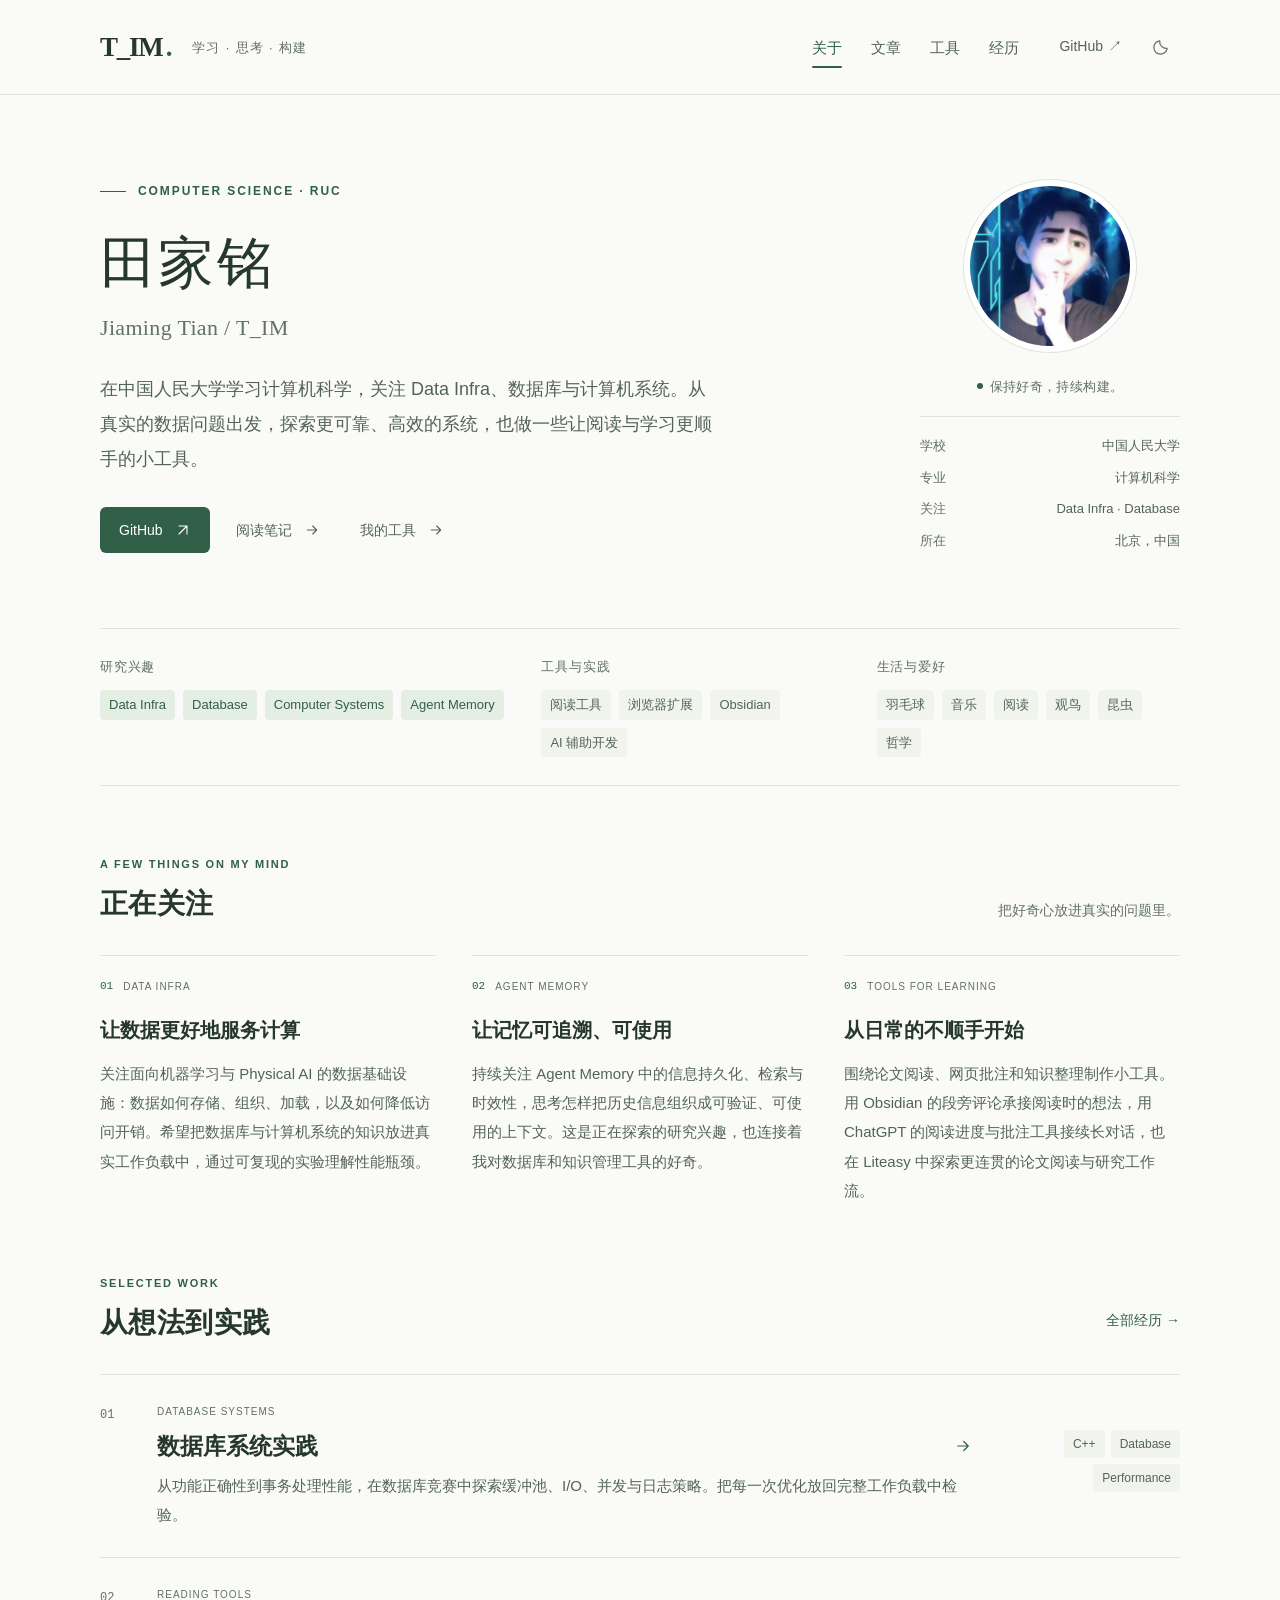
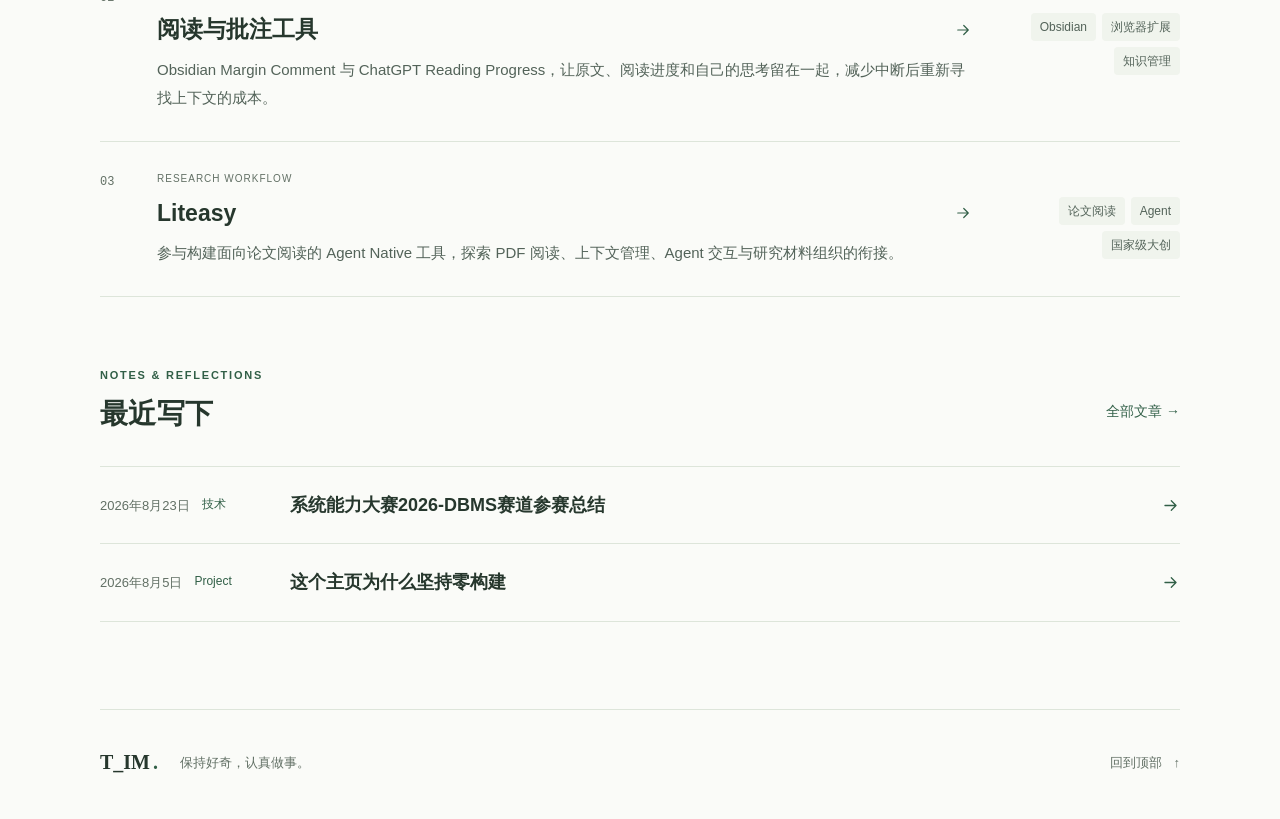
==== commit 7a18e040: "2026年10月22日 00:03:47" ====
--- a/index.html
+++ b/index.html
@@ -1,86 +1,66 @@
 <!doctype html>
-<html lang="zh-CN">
+<html lang="zh-CN" data-theme="light">
 <head>
-  <meta charset="UTF-8" />
-  <meta name="viewport" content="width=device-width, initial-scale=1.0" />
-  <meta name="description" content="T_IM 的个人主页：计算机科学、数据库系统、Agent Memory 与个人项目。" />
-  <meta name="theme-color" content="#24271E" />
-  <title>T_IM · Personal Homepage</title>
-  <link rel="icon" href="assets/favicon.svg" type="image/svg+xml" />
-  <link rel="stylesheet" href="assets/styles.css" />
+  <meta charset="UTF-8"/>
+  <meta name="viewport" content="width=device-width, initial-scale=1"/>
+  <meta name="description" content="田家铭（T_IM），中国人民大学计算机科学本科生。关注 Data Infra、数据库系统、Agent Memory，制作阅读与知识管理工具。"/>
+  <meta name="theme-color" content="#fafbf8"/>
+  <meta name="color-scheme" content="light dark"/>
+  <meta property="og:title" content="田家铭 T_IM · Data Infra &amp; Computer Systems"/>
+  <meta property="og:description" content="田家铭（T_IM），中国人民大学计算机科学本科生。关注 Data Infra、数据库系统、Agent Memory，制作阅读与知识管理工具。"/>
+  <meta property="og:type" content="website"/>
+  <meta property="og:url" content="https://exyeus.github.io/"/>
+  <meta property="og:locale" content="zh_CN"/>
+  <link rel="canonical" href="https://exyeus.github.io/"/>
+  <title>田家铭 T_IM · Data Infra &amp; Computer Systems</title>
+  <link rel="icon" href="assets/favicon.svg" type="image/svg+xml"/>
+  <script>try { document.documentElement.dataset.theme = localStorage.getItem('tim-homepage-theme') === 'dark' ? 'dark' : 'light'; } catch {}</script>
+  <link rel="stylesheet" href="assets/styles.css"/>
+  <script src="content/site.js" defer></script>
+  <script src="content/blogs.js" defer></script>
+  <script src="assets/app.js" defer></script>
 </head>
 <body data-page="home">
-  <svg class="svg-sprite" aria-hidden="true">
-    <symbol id="icon-home" viewBox="0 0 24 24"><path d="M3.5 10.7 12 3.8l8.5 6.9v8.1a1.7 1.7 0 0 1-1.7 1.7H5.2a1.7 1.7 0 0 1-1.7-1.7z"/><path d="M9.2 20.5v-6.1h5.6v6.1"/></symbol>
-    <symbol id="icon-award" viewBox="0 0 24 24"><circle cx="12" cy="8.3" r="5.2"/><path d="m8.8 12.6-1 8 4.2-2.4 4.2 2.4-1-8"/><path d="m10.1 8.2 1.3 1.3 2.8-2.8"/></symbol>
-    <symbol id="icon-note" viewBox="0 0 24 24"><path d="M6 3.5h9.2l3.8 3.8v13.2H6z"/><path d="M15 3.8v4h3.8M9 12h6M9 15.5h6"/></symbol>
-    <symbol id="icon-tool" viewBox="0 0 24 24"><path d="M14.7 6.1a4.4 4.4 0 0 0-5.8 5.8L3.7 17a2.3 2.3 0 0 0 3.3 3.3l5.1-5.2a4.4 4.4 0 0 0 5.8-5.8l-2.6 2.5-2.7-.5-.5-2.7z"/></symbol>
-    <symbol id="icon-github" viewBox="0 0 24 24"><path d="M12 2.8a9.2 9.2 0 0 0-2.9 17.9v-2.2c-2.4.5-2.9-1-2.9-1-.4-1-.9-1.3-.9-1.3-.8-.5 0-.5 0-.5.8.1 1.3.9 1.3.9.7 1.3 1.9.9 2.4.7.1-.6.3-1 .6-1.2-1.9-.2-3.9-1-3.9-4.1 0-.9.3-1.7.8-2.3-.1-.2-.4-1.1.1-2.3 0 0 .7-.2 2.5.9a8.6 8.6 0 0 1 4.5 0c1.7-1.1 2.5-.9 2.5-.9.5 1.2.2 2.1.1 2.3.5.6.8 1.4.8 2.3 0 3.2-1.9 3.9-3.9 4.1.3.3.6.8.6 1.6v3a9.2 9.2 0 0 0-2.9-17.9Z"/></symbol>
-    <symbol id="icon-mail" viewBox="0 0 24 24"><rect x="3.5" y="5.2" width="17" height="13.6" rx="2"/><path d="m4.5 7 7.5 5.7L19.5 7"/></symbol>
-    <symbol id="icon-link" viewBox="0 0 24 24"><path d="m9.5 14.5 5-5M8.2 17.8l-1 1a3.5 3.5 0 1 1-5-5l3.5-3.5a3.5 3.5 0 0 1 5 0M15.8 6.2l1-1a3.5 3.5 0 1 1 5 5l-3.5 3.5a3.5 3.5 0 0 1-5 0"/></symbol>
-    <symbol id="icon-arrow" viewBox="0 0 24 24"><path d="M5 12h14M14 7l5 5-5 5"/></symbol>
-    <symbol id="icon-search" viewBox="0 0 24 24"><circle cx="10.7" cy="10.7" r="6.7"/><path d="m15.7 15.7 4.3 4.3"/></symbol>
-    <symbol id="icon-menu" viewBox="0 0 24 24"><path d="M4 7h16M4 12h16M4 17h16"/></symbol>
-    <symbol id="icon-close" viewBox="0 0 24 24"><path d="m6 6 12 12M18 6 6 18"/></symbol>
-    <symbol id="icon-external" viewBox="0 0 24 24"><path d="M13 5h6v6M19 5l-8 8"/><path d="M18 14v4.5a1.5 1.5 0 0 1-1.5 1.5h-11A1.5 1.5 0 0 1 4 18.5v-11A1.5 1.5 0 0 1 5.5 6H10"/></symbol>
-    <symbol id="icon-calendar" viewBox="0 0 24 24"><rect x="3.5" y="5.5" width="17" height="15" rx="2"/><path d="M7.5 3v5M16.5 3v5M3.5 10h17"/></symbol>
-    <symbol id="icon-tag" viewBox="0 0 24 24"><path d="M3.5 5.5v6.2l8.8 8.8 8.2-8.2-8.8-8.8H5.5a2 2 0 0 0-2 2Z"/><circle cx="8" cy="8" r="1.2"/></symbol>
-  </svg>
-
-  <button class="mobile-menu-button" id="mobileMenuButton" aria-label="打开导航" aria-expanded="false">
-    <svg><use href="#icon-menu"></use></svg>
-  </button>
-
-  <aside class="sidebar" id="sidebar">
-    <div class="brand">
-      <a href="#home" class="brand-mark" aria-label="返回首页">T</a>
-      <div><strong id="brandName">T_IM</strong><span id="brandRole">CS Undergraduate</span></div>
+  <a class="skip-link" href="#main">跳到正文</a>
+  <header class="site-header">
+    <div class="header-inner container">
+      <a class="brand" href="index.html" aria-label="T_IM · 返回首页"><span class="brand-word">T_IM<span class="brand-dot">.</span></span><span class="brand-caption">学习 · 思考 · 构建</span></a>
+      <nav class="primary-nav" aria-label="主导航"><a href="index.html" aria-current="page">关于</a><a href="blogs.html">文章</a><a href="resources.html">工具</a><a href="projects.html">经历</a></nav>
+      <div class="header-actions"><a class="header-github" href="https://github.com/Exyeus" target="_blank" rel="noopener noreferrer">GitHub <span aria-hidden="true">↗</span></a><button class="theme-toggle" id="themeToggle" type="button" aria-label="切换为深色主题" aria-pressed="false"><svg class="theme-moon" viewBox="0 0 24 24" aria-hidden="true"><path d="M20.5 13A8.5 8.5 0 0 1 11 3.5 8.5 8.5 0 1 0 20.5 13Z"/></svg><svg class="theme-sun" viewBox="0 0 24 24" aria-hidden="true"><circle cx="12" cy="12" r="4"/><path d="M12 2v2m0 16v2M2 12h2m16 0h2M5 5l1.5 1.5m11 11L19 19M5 19l1.5-1.5m11-11L19 5"/></svg></button></div>
     </div>
-    <nav class="primary-nav" aria-label="主导航">
-      <a href="index.html" class="nav-link active"><svg><use href="#icon-home"></use></svg><span>个人信息</span></a>
-      <a href="blogs.html" class="nav-link"><svg><use href="#icon-note"></use></svg><span>Blogs</span></a>
-      <a href="resources.html" class="nav-link"><svg><use href="#icon-tool"></use></svg><span>资源工具</span></a>
-      <a href="projects.html" class="nav-link"><svg><use href="#icon-award"></use></svg><span>项目经历</span></a>
-    </nav>
-    <div class="sidebar-footer">
-      <p>Plain HTML · Zero build</p>
-      <a href="README.md">编辑说明 <svg><use href="#icon-arrow"></use></svg></a>
-    </div>
-  </aside>
-  <div class="sidebar-backdrop" id="sidebarBackdrop"></div>
-
-  <main class="main-shell">
-    <section class="hero page-section" id="home">
+  </header>
+  <main id="main" class="container main-content" tabindex="-1">
+    <section class="hero" aria-labelledby="heroName">
       <div class="hero-copy">
-        <p class="eyebrow" id="heroEyebrow">HELLO, I AM</p>
-        <h1 id="heroName">T_IM</h1>
-        <p class="hero-intro" id="heroIntro"></p>
-        <div class="hero-actions" id="heroActions"></div>
-        <div class="hero-tags" id="heroTags"></div>
+        <p class="eyebrow hero-eyebrow" id="heroEyebrow">COMPUTER SCIENCE · RUC</p>
+        <h1 id="heroName">田家铭</h1>
+        <p class="hero-roman" id="heroRomanName">Jiaming Tian / T_IM</p>
+        <p class="hero-intro" id="heroIntro">在中国人民大学学习计算机科学，关注 Data Infra、数据库与计算机系统。从真实的数据问题出发，探索更可靠、高效的系统，也做一些让阅读与学习更顺手的小工具。</p>
+        <div class="hero-actions" id="heroActions"><a class="button button-primary" href="https://github.com/Exyeus">GitHub ↗</a><a class="button button-quiet" href="resources.html">我的工具 →</a></div>
       </div>
-      <div class="profile-panel glass-panel">
-        <div class="profile-avatar" id="profileAvatar">
-          <img src="assets/avatar.jpg" alt="T_IM 的头像" />
-        </div>
-        <div class="profile-meta">
-          <span class="status-dot"></span><span id="statusText">Open to learning & collaboration</span>
-        </div>
-        <dl id="profileFacts"></dl>
-      </div>
+      <aside class="profile-aside" aria-label="个人信息">
+        <figure class="profile-photo"><img src="assets/avatar.jpg" width="220" height="220" alt="T_IM 的个人头像" fetchpriority="high"/></figure>
+        <p class="profile-caption"><span class="status-dot" aria-hidden="true"></span>保持好奇，持续构建。</p>
+        <dl id="profileFacts"><div><dt>学校</dt><dd>中国人民大学</dd></div><div><dt>专业</dt><dd>计算机科学</dd></div></dl>
+      </aside>
     </section>
-
-    <section class="page-section content-section" id="about">
-      <div class="section-heading"><div><span class="section-index">01</span><h2>关于我</h2></div><p>我当前关注的主题、能力结构与长期方向。</p></div>
-      <div class="about-grid" id="aboutGrid"></div>
+    <section class="interests" aria-labelledby="interestsTitle">
+      <h2 class="visually-hidden" id="interestsTitle">我的兴趣</h2><div id="interestGroups" class="interest-groups"></div>
     </section>
-
-    <footer>
-      <span id="footerText">Built with plain HTML, CSS and JavaScript.</span>
-      <a href="#home">Back to top <svg><use href="#icon-arrow"></use></svg></a>
-    </footer>
+    <section class="home-section" id="about" aria-labelledby="focusTitle">
+      <div class="section-heading"><div><p class="eyebrow">A FEW THINGS ON MY MIND</p><h2 id="focusTitle">正在关注</h2></div><span class="section-note">把好奇心放进真实的问题里。</span></div>
+      <div class="focus-grid" id="aboutGrid"></div>
+    </section>
+    <section class="home-section" aria-labelledby="workTitle">
+      <div class="section-heading"><div><p class="eyebrow">SELECTED WORK</p><h2 id="workTitle">从想法到实践</h2></div><a class="text-link" href="projects.html">全部经历 →</a></div>
+      <div class="featured-list" id="featuredList"></div>
+    </section>
+    <section class="home-section last-section" aria-labelledby="writingTitle">
+      <div class="section-heading"><div><p class="eyebrow">NOTES & REFLECTIONS</p><h2 id="writingTitle">最近写下</h2></div><a class="text-link" href="blogs.html">全部文章 →</a></div>
+      <div id="latestPosts" class="blog-list"></div>
+    </section>
+    <noscript><p class="noscript-note">此页的目录与工具列表需要 JavaScript。你也可以在 <a href="https://github.com/Exyeus/exyeus.github.io/tree/main/content">GitHub 阅读原始内容</a>。</p></noscript>
   </main>
-
-  <script src="content/site.js"></script>
-  <script src="assets/app.js?v=20260826-6"></script>
+  <footer class="site-footer container"><div><a href="index.html" class="footer-name">T_IM<span class="brand-dot">.</span></a><span>保持好奇，认真做事。</span></div><a href="#main" class="back-top">回到顶部 <span aria-hidden="true">↑</span></a></footer>
 </body>
 </html>
--- a/assets/styles.css
+++ b/assets/styles.css
@@ -1,366 +1,383 @@
+/* A quiet, content-first theme. No font, icon, or stylesheet CDN is required. */
 :root {
+  color-scheme: light;
+  --bg: #fafbf8;
+  --surface: #ffffff;
+  --soft: #f0f4ed;
+  --text: #26372d;
+  --secondary: #536359;
+  --muted: #627065;
+  --line: #dde5da;
+  --line-strong: #b9c8b9;
+  --accent: #315f47;
+  --accent-hover: #234a36;
+  --accent-soft: #e4eee3;
+  --on-accent: #ffffff;
+  --selection-bg: #cce4cf;
+  --selection-text: #183622;
+  --mark-bg: #e9efc6;
+  --mark-text: #28361b;
+  --code-bg: #eef2eb;
+  --content-width: 1080px;
+  --sans: -apple-system, BlinkMacSystemFont, "Segoe UI", "Noto Sans CJK SC", "PingFang SC", "Microsoft YaHei", sans-serif;
+  --serif: Georgia, "Noto Serif CJK SC", "Songti SC", STSong, serif;
+  --mono: ui-monospace, "Cascadia Code", "SFMono-Regular", Consolas, monospace;
+}
+:root[data-theme="dark"] {
   color-scheme: dark;
-  --bg: #000000;
-  --bg-elevated: #24271E;
-  --bg-soft: #24271E;
-  --bg-hover: #2E59A7;
-  --line: #2E59A7;
-  --line-strong: #2E59A7;
-  --text: #eaeae7;
-  --text-soft: #eaeae7;
-  --muted: #eaeae7;
-  --accent: #eaeae7;
-  --accent-deep: #eaeae7;
-  --accent-alt: #eaeae7;
-  --accent-warm: #eaeae7;
-  --accent-earth: #eaeae7;
-  --accent-soft: #eaeae7;
-  --accent-line: #eaeae7;
-  --warning: #eaeae7;
-  --sidebar-width: 272px;
-  --content-width: 1160px;
-  --radius-lg: 24px;
-  --radius-md: 16px;
-  --radius-sm: 11px;
-  --shadow: none;
-}
-
+  --bg: #19211e;
+  --surface: #202b25;
+  --soft: #24322a;
+  --text: #e1e9df;
+  --secondary: #bcc9bd;
+  --muted: #a6b7a9;
+  --line: #35453a;
+  --line-strong: #536a59;
+  --accent: #a9cfb5;
+  --accent-hover: #c4e2cb;
+  --accent-soft: #2c4031;
+  --on-accent: #1a2c20;
+  --selection-bg: #52755c;
+  --selection-text: #ffffff;
+  --mark-bg: #555f32;
+  --mark-text: #f4f2d6;
+  --code-bg: #26352b;
+}
 * { box-sizing: border-box; }
-html { scroll-behavior: smooth; scroll-padding-top: 32px; }
-body {
-  margin: 0;
-  min-height: 100vh;
-  background: var(--bg);
-  color: var(--text);
-  font-family: Consolas, "华文中宋", STZhongsong, "Songti SC", SimSun, monospace;
-  -webkit-font-smoothing: antialiased;
-  text-rendering: optimizeLegibility;
-}
-a { color: inherit; text-decoration: none; }
-button, input { font: inherit; }
-button { color: inherit; }
-::selection { background: var(--accent-deep); color: var(--text); }
-::-webkit-scrollbar { width: 10px; height: 10px; }
-::-webkit-scrollbar-track { background: transparent; }
-::-webkit-scrollbar-thumb { background: var(--accent-earth); border: 3px solid var(--bg); border-radius: 99px; }
-.svg-sprite { position: absolute; width: 0; height: 0; overflow: hidden; }
-svg { width: 20px; height: 20px; fill: none; stroke: currentColor; stroke-width: 1.7; stroke-linecap: round; stroke-linejoin: round; }
-
-.sidebar {
-  position: fixed;
-  inset: 0 auto 0 0;
-  z-index: 30;
-  width: var(--sidebar-width);
-  display: flex;
-  flex-direction: column;
-  padding: 22px 14px 18px;
-  border-right: 1px solid var(--line);
-  background: var(--bg);
-}
-.brand {
-  display: flex;
-  align-items: center;
-  gap: 12px;
-  padding: 4px 8px 25px;
-}
-.brand-mark {
-  width: 38px;
-  height: 38px;
-  display: grid;
-  place-items: center;
-  flex: 0 0 auto;
-  border: 1px solid var(--line-strong);
-  border-radius: 12px;
-  background: var(--bg);
-  font-weight: 720;
-}
-.brand strong, .brand span { display: block; }
-.brand strong { font-size: 14px; letter-spacing: .02em; }
-.brand span { margin-top: 3px; color: var(--muted); font-size: 11px; }
-.primary-nav { display: grid; gap: 4px; }
-.nav-link {
-  display: flex;
-  align-items: center;
-  gap: 12px;
-  min-height: 44px;
-  padding: 0 12px;
-  border: 1px solid transparent;
-  border-radius: 11px;
-  color: var(--text-soft);
-  font-size: 14px;
-  transition: .18s ease;
-}
-.nav-link:hover { background: var(--bg-soft); color: var(--text); }
-.nav-link.active { border-color: var(--line-strong); background: var(--bg-hover); color: var(--text); }
-.nav-link svg { width: 18px; height: 18px; }
-.sidebar-footer { margin-top: auto; padding: 16px 10px 2px; border-top: 1px solid var(--line); }
-.sidebar-footer p { margin: 0 0 9px; color: var(--accent-earth); font-size: 11px; }
-.sidebar-footer a { display: inline-flex; align-items: center; gap: 6px; color: var(--muted); font-size: 12px; }
-.sidebar-footer a:hover { color: var(--text); }
-.sidebar-footer svg { width: 14px; height: 14px; }
-
-.mobile-menu-button {
-  display: none;
-  position: fixed;
-  top: 16px;
-  left: 16px;
-  z-index: 50;
-  width: 42px;
-  height: 42px;
-  place-items: center;
-  border: 1px solid var(--line);
-  border-radius: 12px;
-  background: var(--bg);
-  cursor: pointer;
-}
-.sidebar-backdrop { display: none; }
-
-.main-shell { margin-left: var(--sidebar-width); overflow: hidden; }
-.page-section { width: min(var(--content-width), calc(100% - 64px)); margin-inline: auto; }
-.hero {
-  position: relative;
-  min-height: 100vh;
-  display: grid;
-  grid-template-columns: minmax(0, 1.35fr) minmax(300px, .65fr);
-  align-items: center;
-  gap: clamp(38px, 7vw, 110px);
-  padding-block: 86px 76px;
-}
-.hero-copy, .profile-panel { position: relative; z-index: 1; }
-.eyebrow { margin: 0 0 18px; color: var(--accent); font-size: 12px; font-weight: 700; letter-spacing: .2em; }
-.hero h1 { margin: 0; font-size: clamp(62px, 10vw, 132px); line-height: .88; letter-spacing: -.075em; font-weight: 710; }
-.hero-intro { max-width: 720px; margin: 30px 0 0; color: var(--text-soft); font-size: clamp(17px, 2vw, 23px); line-height: 1.72; letter-spacing: -.018em; }
-.hero-actions { display: flex; flex-wrap: wrap; gap: 11px; margin-top: 32px; }
-.action-button {
-  display: inline-flex;
-  align-items: center;
-  justify-content: center;
-  gap: 9px;
-  min-height: 44px;
-  padding: 0 16px;
-  border: 1px solid var(--line-strong);
-  border-radius: 12px;
-  background: var(--bg-elevated);
-  font-size: 13px;
-  transition: .18s ease;
-}
-.action-button:hover { transform: translateY(-2px); border-color: var(--accent-warm); background: var(--bg-hover); }
-.action-button.primary { border-color: var(--accent-line); background: var(--accent); color: var(--bg); }
-.action-button.primary:hover { background: var(--accent-deep); }
-.action-button svg { width: 17px; height: 17px; }
-.hero-tags { display: flex; flex-wrap: wrap; gap: 8px; margin-top: 25px; }
-.hero-tag { padding: 7px 10px; border: 1px solid var(--line); border-radius: 999px; color: var(--muted); background: transparent; font-size: 12px; }
-
-.glass-panel {
-  border: 1px solid var(--line);
-  background: var(--bg);
-}
-.profile-panel { padding: 24px; border-radius: var(--radius-lg); }
-.profile-avatar {
-  width: 100%; aspect-ratio: 1.26;
-  overflow: hidden;
-  border: 1px solid var(--line);
-  border-radius: 18px;
-}
-.profile-avatar img { width: 100%; height: 100%; display: block; object-fit: cover; }
-.profile-meta { display: flex; align-items: center; gap: 8px; margin: 17px 2px; color: var(--text-soft); font-size: 12px; }
-.status-dot { width: 8px; height: 8px; border-radius: 50%; background: var(--accent-alt); }
-.profile-panel dl { margin: 0; display: grid; }
-.profile-panel dl > div { display: flex; justify-content: space-between; gap: 20px; padding: 13px 2px; border-top: 1px solid var(--line); }
-.profile-panel dt { color: var(--muted); font-size: 12px; }
-.profile-panel dd { margin: 0; text-align: right; color: var(--text-soft); font-size: 12px; }
-
-.content-section { padding-block: 88px; border-top: 1px solid var(--line); }
-.standalone-section { min-height: 100vh; padding-top: 86px; border-top: 0; }
-.section-heading { display: flex; align-items: end; justify-content: space-between; gap: 28px; margin-bottom: 34px; }
-.section-heading > div { display: flex; align-items: baseline; gap: 14px; }
-.section-index { color: var(--accent); font-family: ui-monospace, SFMono-Regular, Menlo, monospace; font-size: 11px; }
-.section-heading h2 { margin: 0; font-size: clamp(32px, 4vw, 52px); letter-spacing: -.045em; }
-.section-heading p { max-width: 430px; margin: 0; color: var(--muted); font-size: 14px; line-height: 1.7; text-align: right; }
-
-.about-grid { display: grid; grid-template-columns: repeat(12, 1fr); gap: 14px; }
-.about-card {
-  grid-column: span 4;
-  min-height: 225px;
-  padding: 24px;
-  border: 1px solid var(--line);
-  border-radius: var(--radius-md);
-  background: var(--bg-elevated);
-  transition: .2s ease;
-}
-.about-card:first-child { grid-column: span 7; }
-.about-card:nth-child(2) { grid-column: span 5; }
-.about-card:hover { border-color: var(--accent-line); transform: translateY(-3px); background: var(--bg-soft); }
-.card-kicker { display: flex; align-items: center; justify-content: space-between; color: var(--accent); font-size: 11px; font-family: ui-monospace, SFMono-Regular, Menlo, monospace; letter-spacing: .08em; }
-.card-kicker span:last-child { color: var(--accent-earth); }
-.about-card h3 { margin: 48px 0 11px; font-size: 21px; letter-spacing: -.025em; }
-.about-card p { margin: 0; color: var(--muted); font-size: 14px; line-height: 1.75; }
-
-.timeline { display: grid; }
-.timeline-item {
-  position: relative;
-  display: grid;
-  grid-template-columns: 120px minmax(0, 1fr) auto;
-  gap: 24px;
-  align-items: start;
-  padding: 24px 0;
-  border-top: 1px solid var(--line);
-}
+html { scroll-behavior: smooth; scroll-padding-top: 110px; }
+body { margin: 0; min-width: 280px; background: var(--bg); color: var(--text); font-family: var(--sans); font-size: 17px; line-height: 1.8; -webkit-font-smoothing: antialiased; text-rendering: optimizeLegibility; }
+[hidden] { display: none !important; }
+a { color: inherit; text-decoration: none; text-underline-offset: .22em; }
+button, input { font: inherit; color: inherit; }
+button { cursor: pointer; }
+svg { display: inline-block; width: 19px; height: 19px; fill: none; stroke: currentColor; stroke-width: 1.6; stroke-linecap: round; stroke-linejoin: round; flex: 0 0 auto; }
+img { max-width: 100%; }
+p, h1, h2, h3, h4, h5, h6 { overflow-wrap: break-word; }
+h1, h2, h3, h4, h5, h6 { color: var(--text); font-weight: 600; }
+::selection { background: var(--selection-bg); color: var(--selection-text); -webkit-text-fill-color: var(--selection-text); }
+mark { background: var(--mark-bg); color: var(--mark-text); -webkit-text-fill-color: var(--mark-text); padding: .06em .16em; border-radius: 3px; }
+:focus-visible { outline: 2px solid var(--accent); outline-offset: 5px; border-radius: 3px; }
+.container { width: min(var(--content-width), calc(100% - 80px)); margin-inline: auto; }
+.main-content { min-height: calc(100vh - 210px); }
+.main-content:focus { outline: none; }
+.visually-hidden { position: absolute; width: 1px; height: 1px; padding: 0; margin: -1px; overflow: hidden; clip: rect(0, 0, 0, 0); white-space: nowrap; border: 0; }
+.skip-link { position: fixed; top: 12px; left: 12px; z-index: 100; transform: translateY(-180%); padding: 10px 18px; color: var(--on-accent); background: var(--accent); border-radius: 6px; }
+.skip-link:focus { transform: none; }
+.site-header { border-bottom: 1px solid var(--line); background: var(--bg); }
+.header-inner { display: flex; align-items: center; min-height: 94px; gap: 40px; }
+.brand { display: inline-flex; align-items: center; gap: 21px; white-space: nowrap; margin-right: auto; }
+.brand-word { font: 600 27px/1 var(--serif); letter-spacing: -.045em; }
+.brand-dot { color: var(--accent); padding-left: 3px; }
+.brand-caption { font-size: 13px; letter-spacing: .1em; color: var(--muted); padding-top: 2px; }
+.primary-nav { display: flex; align-items: center; gap: 29px; }
+.primary-nav a { display: inline-flex; align-items: center; min-height: 48px; font-size: 15px; color: var(--secondary); position: relative; }
+.primary-nav a:hover, .primary-nav a[aria-current] { color: var(--accent); }
+.primary-nav a[aria-current]::after { position: absolute; content: ""; bottom: 3px; left: 0; right: 0; height: 2px; background: var(--accent); border-radius: 3px; }
+.header-actions { display: flex; align-items: center; gap: 18px; }
+.header-github { display: inline-flex; align-items: center; gap: 5px; min-height: 44px; font-size: 14px; color: var(--secondary); }
+.header-github:hover { color: var(--accent); }
+.theme-toggle { border: 0; background: transparent; display: grid; place-items: center; width: 40px; height: 44px; padding: 0; color: var(--muted); border-radius: 6px; }
+.theme-toggle:hover { background: var(--soft); color: var(--accent); }
+.theme-sun { display: none; }
+[data-theme="dark"] .theme-moon { display: none; }
+[data-theme="dark"] .theme-sun { display: block; }
+.hero { display: grid; grid-template-columns: minmax(0, 1fr) 260px; align-items: center; gap: 100px; padding: 84px 0 72px; }
+.eyebrow { margin: 0 0 14px; font-size: 11px; line-height: 1.6; font-weight: 600; letter-spacing: .16em; color: var(--accent); }
+.hero-eyebrow { display: flex; align-items: center; gap: 12px; margin-bottom: 26px; font-size: 12px; }
+.hero-eyebrow::before { content: ""; width: 26px; height: 1px; background: var(--accent); }
+.hero h1 { margin: 0; font-size: clamp(44px, 4.4vw, 64px); letter-spacing: .04em; font-weight: 550; line-height: 1.28; }
+.hero-roman { margin: 12px 0 27px; color: var(--muted); font: 22px/1.55 var(--serif); letter-spacing: .015em; }
+.hero-intro { max-width: 620px; margin: 0; color: var(--secondary); font-size: 18px; line-height: 1.95; }
+.hero-actions { display: flex; gap: 12px; flex-wrap: wrap; margin-top: 30px; }
+.button { display: inline-flex; align-items: center; justify-content: center; gap: 12px; min-height: 46px; padding: 9px 18px; border: 1px solid transparent; border-radius: 6px; font-size: 14px; line-height: 1.6; font-weight: 500; transition: background .18s, color .18s, border-color .18s; }
+.button svg { width: 16px; height: 16px; }
+.button-primary { background: var(--accent); color: var(--on-accent); }
+.button-primary:hover { background: var(--accent-hover); }
+.button-quiet { color: var(--secondary); padding-inline: 13px; }
+.button-quiet:hover { color: var(--accent); background: var(--soft); }
+.button-outline { border-color: var(--line-strong); background: var(--surface); color: var(--accent); }
+.profile-aside { text-align: center; }
+.profile-photo { width: 174px; height: 174px; margin: 0 auto 22px; padding: 6px; border: 1px solid var(--line); border-radius: 50%; background: var(--surface); }
+.profile-photo img { width: 160px; height: 160px; display: block; object-fit: cover; border-radius: 50%; filter: saturate(.7); }
+.profile-caption { margin: 0 0 18px; color: var(--muted); font-size: 13px; letter-spacing: .03em; }
+.status-dot { display: inline-block; width: 6px; height: 6px; margin-right: 7px; border-radius: 50%; background: var(--accent); vertical-align: 2px; }
+.profile-aside dl { margin: 0; padding-top: 13px; border-top: 1px solid var(--line); }
+.profile-aside dl div { display: flex; justify-content: space-between; gap: 12px; padding: 4px 0; font-size: 13px; }
+.profile-aside dt { color: var(--muted); }
+.profile-aside dd { margin: 0; text-align: right; color: var(--secondary); }
+.interests { border-block: 1px solid var(--line); padding: 26px 0 28px; }
+.interest-groups { display: grid; grid-template-columns: 1.35fr 1fr 1fr; gap: 32px; }
+.interest-group h3 { margin: 0 0 12px; font-size: 13px; color: var(--muted); font-weight: 500; letter-spacing: .06em; }
+.tags { display: flex; flex-wrap: wrap; align-items: center; gap: 8px; }
+.tag { display: inline-block; font-size: 13px; line-height: 1.5; border-radius: 4px; background: var(--soft); color: var(--secondary); padding: 5px 9px; overflow-wrap: anywhere; }
+.interest-group:first-child .tag { color: var(--accent); background: var(--accent-soft); }
+.home-section { padding-top: 70px; }
+.last-section { padding-bottom: 22px; }
+.section-heading { display: flex; align-items: end; justify-content: space-between; gap: 24px; margin-bottom: 32px; }
+.section-heading .eyebrow { margin-bottom: 10px; }
+.section-heading h2 { margin: 0; font-size: 28px; line-height: 1.4; letter-spacing: .015em; }
+.section-note { color: var(--muted); font-size: 14px; }
+.text-link { display: inline-flex; gap: 8px; align-items: center; min-height: 44px; padding: 0; color: var(--accent); font-size: 14px; line-height: 1.6; border: 0; background: transparent; }
+.text-link:hover { text-decoration: underline; }
+.text-link svg { width: 16px; height: 16px; }
+.focus-grid { display: grid; grid-template-columns: repeat(3, minmax(0, 1fr)); gap: 36px; }
+.focus-item { padding-top: 21px; border-top: 1px solid var(--line); }
+.item-kicker { margin: 0; display: flex; gap: 10px; align-items: center; color: var(--muted); font-size: 10px; line-height: 1.7; font-weight: 500; letter-spacing: .1em; }
+.item-number { color: var(--accent); font-family: var(--mono); font-size: 11px; letter-spacing: 0; }
+.focus-item h3 { margin: 18px 0 13px; font-size: 20px; line-height: 1.6; }
+.focus-item p { margin: 0; color: var(--secondary); font-size: 15px; line-height: 1.95; }
+.work-item { display: grid; grid-template-columns: 34px minmax(0, 1fr) 185px; gap: 23px; padding: 28px 0; border-top: 1px solid var(--line); align-items: start; }
+.work-item:last-child { border-bottom: 1px solid var(--line); }
+.work-index { padding-top: 2px; color: var(--muted); font: 12px/1.8 var(--mono); }
+.work-body h3 { margin: 9px 0 9px; font-size: 23px; line-height: 1.5; }
+.work-body h3 a { display: flex; justify-content: space-between; align-items: center; gap: 16px; }
+.work-body h3 a:hover { color: var(--accent); }
+.work-body h3 svg { color: var(--accent); width: 18px; height: 18px; }
+.work-body > p:not(.item-kicker) { margin: 0; color: var(--secondary); font-size: 15px; line-height: 1.9; }
+.work-tags { justify-content: end; padding-top: 27px; gap: 6px; }
+.work-tags .tag { font-size: 12px; }
+.page-heading { padding: 74px 0 48px; }
+.page-heading .eyebrow { margin-bottom: 20px; }
+.page-heading h1 { margin: 0 0 22px; font-size: clamp(34px, 4vw, 48px); line-height: 1.35; font-weight: 550; letter-spacing: .02em; }
+.heading-period { padding-left: 5px; color: var(--accent); font-family: var(--serif); }
+.page-heading > p:last-child { max-width: 700px; margin: 0; color: var(--secondary); font-size: 17px; line-height: 1.9; }
+.index-section { margin-bottom: 68px; }
+.index-toolbar { display: flex; align-items: center; justify-content: space-between; gap: 20px; }
+.filter-pills { display: flex; flex-wrap: wrap; align-items: center; gap: 6px; }
+.filter-pill { min-height: 44px; padding: 8px 17px; font-size: 14px; line-height: 1.6; border: 1px solid transparent; border-radius: 5px; background: transparent; color: var(--secondary); transition: background .18s, color .18s; }
+.filter-pill:hover { background: var(--soft); color: var(--accent); }
+.filter-pill[aria-pressed="true"] { color: var(--accent); background: var(--accent-soft); border-color: var(--line); }
+.search-box { display: flex; align-items: center; gap: 10px; min-height: 46px; width: min(310px, 100%); border-bottom: 1px solid var(--line-strong); padding: 4px 0; color: var(--muted); }
+.search-box:focus-within { border-color: var(--accent); }
+.search-box svg { width: 17px; height: 17px; }
+.search-box input { min-width: 0; width: 100%; outline: 0; border: 0; padding: 7px 0; background: transparent; color: var(--text); font-size: 14px; }
+.search-box input::placeholder { color: var(--muted); }
+.result-count { font-size: 13px; color: var(--muted); margin: 20px 0 15px; white-space: nowrap; }
+.blog-row { display: grid; grid-template-columns: 155px minmax(0, 1fr); gap: 35px; padding: 32px 0 34px; border-top: 1px solid var(--line); }
+.blog-row:last-child { border-bottom: 1px solid var(--line); }
+.blog-date { display: flex; flex-direction: column; align-items: start; gap: 8px; color: var(--muted); font-size: 13px; padding-top: 3px; }
+.blog-date span { font-size: 12px; color: var(--accent); }
+.blog-body h2, .blog-body h3 { margin: 0 0 12px; font-size: 23px; line-height: 1.6; }
+.blog-body a { display: flex; justify-content: space-between; align-items: baseline; gap: 24px; }
+.blog-body a svg { align-self: center; color: var(--accent); }
+.blog-body a:hover { color: var(--accent); }
+.blog-body > p { margin: 0 0 20px; color: var(--secondary); font-size: 16px; line-height: 1.85; }
+.blog-row.compact { padding: 24px 0; }
+.blog-row.compact .blog-date { flex-direction: row; flex-wrap: wrap; gap: 7px 12px; }
+.blog-row.compact h3 { font-size: 18px; margin: 0; }
+.empty-state { text-align: center; padding: 60px 24px; border-block: 1px solid var(--line); color: var(--secondary); }
+.empty-state h2 { font-size: 21px; font-weight: 500; margin: 0 0 12px; }
+.empty-state p { font-size: 15px; margin-bottom: 24px; }
+.resource-grid { display: grid; grid-template-columns: repeat(2, minmax(0, 1fr)); gap: 22px; margin-top: 28px; }
+.resource-card { display: flex; flex-direction: column; padding: 30px; border: 1px solid var(--line); border-radius: 9px; background: var(--surface); scroll-margin-top: 28px; }
+.resource-card:target { outline: 2px solid var(--accent); outline-offset: 4px; }
+.resource-top { display: flex; gap: 12px; align-items: center; margin-bottom: 28px; }
+.resource-monogram { display: flex; align-items: center; justify-content: center; width: 43px; height: 43px; border-radius: 10px; background: var(--soft); color: var(--accent); font: 24px/1 var(--serif); }
+.resource-monogram span { font-size: 22px; margin-left: 2px; }
+.resource-type { color: var(--muted); font-size: 12px; }
+.resource-status { margin-left: auto; font-size: 12px; color: var(--muted); }
+.resource-status i { display: inline-block; width: 5px; height: 5px; border-radius: 50%; background: var(--accent); margin-right: 6px; vertical-align: 2px; }
+.resource-card h2 { font-size: 23px; line-height: 1.5; margin: 0 0 14px; letter-spacing: -.025em; }
+.resource-description { color: var(--secondary); font-size: 16px; line-height: 1.9; margin: 0 0 22px; flex: 1; }
+.resource-card .tags { margin-bottom: 25px; }
+.resource-bottom { display: flex; gap: 10px; align-items: center; flex-wrap: wrap; justify-content: space-between; border-top: 1px solid var(--line); padding-top: 13px; }
+.resource-platform { font-size: 11px; color: var(--muted); }
+.release-note { font-size: 13px; color: var(--muted); min-height: 44px; display: inline-flex; align-items: center; }
+.timeline-item { display: grid; grid-template-columns: 120px minmax(0, 1fr); gap: 36px; padding: 32px 0 35px; border-top: 1px solid var(--line); scroll-margin-top: 28px; }
 .timeline-item:last-child { border-bottom: 1px solid var(--line); }
-.timeline-year { color: var(--muted); font-size: 13px; font-family: ui-monospace, SFMono-Regular, Menlo, monospace; }
-.timeline-body h3 { margin: 0 0 8px; font-size: 17px; font-weight: 600; }
-.timeline-body p { max-width: 720px; margin: 0; color: var(--muted); font-size: 13px; line-height: 1.7; }
-.timeline-badge { padding: 6px 9px; border: 1px solid var(--line); border-radius: 999px; color: var(--text-soft); font-size: 11px; white-space: nowrap; }
-
-.toolbar { display: flex; align-items: center; justify-content: space-between; gap: 16px; margin-bottom: 22px; }
-.search-box {
-  width: min(390px, 100%);
-  display: flex; align-items: center; gap: 10px;
-  min-height: 43px; padding: 0 13px;
-  border: 1px solid var(--line); border-radius: 12px; background: var(--bg-elevated);
-}
-.search-box:focus-within { border-color: var(--accent-line); }
-.search-box svg { width: 17px; height: 17px; color: var(--muted); }
-.search-box input { width: 100%; border: 0; outline: 0; color: var(--text); background: transparent; font-size: 13px; }
-.search-box input::placeholder { color: var(--accent-earth); }
-.blog-category-controls, .filter-pills { display: flex; flex-wrap: wrap; justify-content: flex-end; gap: 7px; }
-.blog-category-controls { align-items: center; }
-.filter-pill-group { display: inline-flex; }
-.filter-pill { padding: 7px 11px; border: 1px solid var(--line); border-radius: 999px; background: transparent; color: var(--muted); font-size: 11px; cursor: pointer; }
-.filter-pill:hover, .filter-pill.active { border-color: var(--accent-line); background: var(--accent-soft); color: var(--text); }
-.filter-delete { width: 23px; margin-left: -5px; padding: 0; border: 1px solid var(--line); border-radius: 50%; background: var(--bg); color: var(--text); cursor: pointer; }
-.filter-delete:hover { border-color: var(--accent-line); background: var(--bg-hover); }
-.category-create { min-height: 30px; padding: 0 10px; border: 1px solid var(--line); border-radius: 999px; background: var(--bg); color: var(--text); font-size: 11px; cursor: pointer; }
-.category-create:hover { border-color: var(--accent-line); background: var(--bg-hover); }
-
-.card-grid { display: grid; grid-template-columns: repeat(2, minmax(0, 1fr)); gap: 14px; }
-.blog-card {
-  position: relative;
-  min-height: 252px;
-  display: flex;
-  flex-direction: column;
-  padding: 23px;
-  border: 1px solid var(--line);
-  border-radius: var(--radius-md);
-  background: var(--bg-elevated);
-  cursor: pointer;
-  transition: .2s ease;
-}
-.blog-card:hover { transform: translateY(-3px); border-color: var(--accent-line); background: var(--bg-soft); }
-.blog-meta { display: flex; align-items: center; justify-content: space-between; gap: 12px; color: var(--muted); font-size: 11px; }
-.blog-meta span { display: inline-flex; align-items: center; gap: 6px; }
-.blog-meta svg { width: 14px; height: 14px; }
-.blog-card h3 { margin: 34px 0 10px; font-size: 21px; line-height: 1.35; letter-spacing: -.027em; }
-.blog-card p { margin: 0; color: var(--muted); font-size: 13px; line-height: 1.7; }
-.blog-footer { display: flex; align-items: end; justify-content: space-between; gap: 15px; margin-top: auto; padding-top: 24px; }
-.blog-tags { display: flex; flex-wrap: wrap; gap: 6px; }
-.blog-tags span { color: var(--accent-earth); font-size: 10px; }
-.blog-open { width: 34px; height: 34px; display: grid; place-items: center; flex: 0 0 auto; border: 1px solid var(--line); border-radius: 50%; color: var(--text-soft); }
-.blog-open svg { width: 15px; height: 15px; }
-.empty-state { padding: 60px 20px; border: 1px dashed var(--line); border-radius: var(--radius-md); text-align: center; color: var(--muted); }
-
-.resource-grid { display: grid; grid-template-columns: repeat(3, minmax(0, 1fr)); gap: 14px; }
-.resource-card {
-  min-height: 235px;
-  display: flex;
-  flex-direction: column;
-  padding: 22px;
-  border: 1px solid var(--line);
-  border-radius: var(--radius-md);
-  background: var(--bg-elevated);
-  transition: .2s ease;
-}
-.resource-card:hover { transform: translateY(-3px); border-color: var(--accent-line); background: var(--bg-soft); }
-.resource-icon { width: 42px; height: 42px; display: grid; place-items: center; border: 1px solid var(--line); border-radius: 12px; background: var(--bg-hover); color: var(--accent-warm); }
-.resource-icon svg { width: 20px; height: 20px; }
-.resource-card h3 { margin: 28px 0 9px; font-size: 17px; }
-.resource-card p { margin: 0; color: var(--muted); font-size: 13px; line-height: 1.65; }
-.resource-bottom { display: flex; align-items: center; justify-content: space-between; gap: 12px; margin-top: auto; padding-top: 22px; color: var(--accent-earth); font-size: 11px; }
-.resource-bottom svg { width: 15px; height: 15px; }
-.resource-bottom span:last-child { display: inline-flex; align-items: center; gap: 6px; }
-
-footer { width: min(var(--content-width), calc(100% - 64px)); margin-inline: auto; display: flex; justify-content: space-between; gap: 20px; padding: 28px 0 40px; border-top: 1px solid var(--line); color: var(--accent-earth); font-size: 11px; }
-footer a { display: inline-flex; align-items: center; gap: 7px; color: var(--muted); }
-footer a:hover { color: var(--text); }
-footer svg { width: 14px; height: 14px; transform: rotate(-90deg); }
-
-.article-dialog {
-  width: min(900px, calc(100% - 32px));
-  max-height: calc(100vh - 48px);
-  padding: 0;
-  border: 1px solid var(--bg);
-  border-radius: 20px;
-  background: var(--bg-hover);
-  color: var(--text);
-}
-.article-dialog::backdrop { background: var(--bg); }
-.article-dialog-shell { position: relative; padding: clamp(28px, 6vw, 68px); font-family: Inter, ui-sans-serif, -apple-system, BlinkMacSystemFont, "Segoe UI", "PingFang SC", "Microsoft YaHei", sans-serif; }
-.dialog-close { position: sticky; z-index: 3; top: 0; float: right; width: 38px; height: 38px; display: grid; place-items: center; border: 1px solid var(--bg); border-radius: 12px; background: var(--bg); color: var(--accent); cursor: pointer; }
-.dialog-close:hover { background: var(--accent); color: var(--bg); }
-.dialog-close svg { width: 17px; height: 17px; }
-.markdown-body { max-width: 720px; margin-inline: auto; color: var(--text); font-size: 15px; line-height: 1.84; }
-.markdown-body h1, .markdown-body h2, .markdown-body h3 { color: var(--text); line-height: 1.25; letter-spacing: -.03em; }
-.markdown-body h1 { margin: 0 0 30px; padding: 14px 18px; border-left: 5px solid var(--bg-hover); background: var(--bg); color: var(--text); font-size: clamp(34px, 6vw, 56px); }
-.markdown-body h2 { margin: 48px 0 16px; padding-bottom: 8px; border-bottom: 2px solid var(--text); font-size: 26px; }
-.markdown-body h3 { margin: 34px 0 12px; padding-left: 12px; border-left: 4px solid var(--text); font-size: 20px; }
-.markdown-body p { margin: 0 0 18px; }
-.markdown-body a { color: var(--text); font-weight: 700; text-decoration: underline; text-decoration-color: var(--bg); text-decoration-thickness: 2px; text-underline-offset: 3px; }
-.markdown-body ul, .markdown-body ol { padding-left: 24px; }
-.markdown-body li { margin: 7px 0; }
-.markdown-body blockquote { margin: 24px 0; padding: 14px 18px; border-left: 4px solid var(--bg-hover); background: var(--bg); color: var(--text); }
-.markdown-body code { padding: 2px 6px; border: 1px solid var(--bg-hover); border-radius: 6px; background: var(--bg); color: var(--bg-hover); font-family: Consolas, "Courier New", monospace; font-size: .88em; }
-.markdown-body pre { overflow: auto; margin: 24px 0; padding: 18px; border: 1px solid var(--text); border-radius: 12px; background: var(--bg); color: var(--bg-hover); }
-.markdown-body pre code { display: block; padding: 0; border: 0; background: transparent; color: inherit; line-height: 1.7; }
-.markdown-body hr { margin: 36px 0; border: 0; border-top: 1px solid var(--text); }
-.markdown-byline { margin: -16px 0 38px; color: var(--text); font-size: 12px; }
-
-@media (max-width: 1040px) {
-  :root { --sidebar-width: 236px; }
-  .hero { grid-template-columns: 1fr; min-height: auto; padding-top: 125px; }
-  .profile-panel { max-width: 520px; }
-  .profile-avatar { aspect-ratio: 1.8; }
-  .about-card, .about-card:first-child, .about-card:nth-child(2) { grid-column: span 6; }
-  .resource-grid { grid-template-columns: repeat(2, minmax(0, 1fr)); }
-}
-
+.timeline-item:target .timeline-body { border-left: 2px solid var(--accent); padding-left: 18px; }
+.timeline-year { color: var(--muted); font: 14px/1.8 var(--mono); padding-top: 3px; }
+.timeline-body h2 { font-size: 21px; line-height: 1.65; margin: 0 0 13px; max-width: 780px; }
+.timeline-body p { color: var(--secondary); font-size: 17px; line-height: 1.95; margin: 0 0 18px; max-width: 790px; }
+.badge { display: inline-block; padding: 4px 10px; font-size: 13px; color: var(--accent); background: var(--accent-soft); border-radius: 4px; line-height: 1.6; }
+.article-navigation { display: flex; justify-content: space-between; align-items: center; padding-top: 34px; gap: 24px; }
+.article-site-note { color: var(--muted); font-size: 10px; letter-spacing: .15em; }
+.article-header { max-width: 790px; padding: 38px 0 35px; margin-bottom: 32px; border-bottom: 1px solid var(--line); }
+.article-header h1 { font-size: clamp(28px, 3.1vw, 42px); line-height: 1.5; letter-spacing: -.025em; margin: 0 0 22px; font-weight: 600; }
+.article-meta { display: flex; flex-wrap: wrap; gap: 10px; color: var(--muted); font-size: 13px; }
+.article-summary { color: var(--secondary); font-size: 17px; line-height: 1.85; margin: 24px 0 18px; }
+.reading-layout { display: grid; grid-template-columns: minmax(0, 760px) minmax(180px, 1fr); gap: 64px; align-items: start; padding-bottom: 50px; }
+.prose { color: var(--text); font-size: 18px; line-height: 1.95; min-width: 0; overflow-wrap: anywhere; }
+.prose > :first-child { margin-top: 0; }
+.prose p { margin: 0 0 1.35em; }
+.prose h2, .prose h3, .prose h4, .prose h5, .prose h6 { margin: 1.9em 0 .8em; line-height: 1.6; font-weight: 600; position: relative; scroll-margin-top: 30px; }
+.prose h2 { font-size: 27px; }
+.prose h3 { font-size: 24px; }
+.prose h4 { font-size: 21px; }
+.prose h5 { font-size: 19px; }
+.prose h6 { font-size: 18px; }
+.prose a { color: var(--accent); text-decoration: underline; text-decoration-color: var(--line-strong); text-decoration-thickness: 1px; }
+.prose a:hover { text-decoration-color: var(--accent); }
+.prose .heading-anchor { color: var(--muted); text-decoration: none; font-size: .75em; margin-left: .55em; opacity: 0; }
+.prose :is(h2,h3,h4,h5,h6):hover .heading-anchor, .prose .heading-anchor:focus-visible { opacity: 1; }
+.prose ul, .prose ol { padding-left: 1.5em; margin: 0 0 1.4em; }
+.prose li { padding-left: .2em; margin: .48em 0; }
+.prose li > p { margin: .4em 0; }
+.prose li > ul, .prose li > ol { margin: .4em 0; }
+.prose li::marker { color: var(--accent); }
+.prose blockquote { margin: 1.5em 0; border-left: 3px solid var(--line-strong); padding: 10px 22px; color: var(--secondary); background: var(--soft); border-radius: 0 5px 5px 0; }
+.prose blockquote > :last-child { margin-bottom: 0; }
+.prose code { padding: .16em .35em; border-radius: 4px; background: var(--code-bg); color: var(--text); font-family: var(--mono); font-size: .86em; }
+.prose pre { overflow-x: auto; max-width: 100%; padding: 20px 22px; margin: 1.5em 0; background: var(--code-bg); color: var(--text); border: 1px solid var(--line); border-radius: 7px; tab-size: 4; line-height: 1.7; }
+.prose pre code { padding: 0; background: transparent; border-radius: 0; white-space: pre; font-size: 14px; overflow-wrap: normal; }
+.prose hr { border: 0; border-top: 1px solid var(--line); margin: 2.2em 0; }
+.prose img { display: block; height: auto; margin: 20px auto; border-radius: 6px; }
+.table-scroll { overflow-x: auto; margin: 1.5em 0; }
+.prose table { border-collapse: collapse; width: 100%; font-size: .9em; }
+.prose th, .prose td { border: 1px solid var(--line); padding: 10px 14px; text-align: left; min-width: 100px; }
+.prose th { background: var(--soft); font-weight: 600; }
+.toc-panel { position: sticky; top: 35px; padding-left: 22px; border-left: 1px solid var(--line); font-size: 13px; max-height: calc(100vh - 60px); overflow-y: auto; }
+.toc-label { color: var(--text); margin: 0 0 13px; font-size: 13px; font-weight: 600; }
+#articleToc { display: grid; gap: 2px; }
+#articleToc a { display: block; padding: 7px 3px; color: var(--muted); line-height: 1.65; overflow-wrap: anywhere; }
+#articleToc a:hover, #articleToc a.active { color: var(--accent); }
+#articleToc a.active { font-weight: 600; }
+#articleToc a[data-level="1"] { padding-left: 10px; }
+#articleToc a[data-level="2"], #articleToc a[data-level="3"], #articleToc a[data-level="4"], #articleToc a[data-level="5"] { padding-left: 20px; font-size: 12px; }
+.article-actions { display: grid; gap: 6px; margin-top: 24px; padding-top: 14px; border-top: 1px solid var(--line); }
+.article-actions .text-link { font-size: 12px; justify-content: flex-start; text-align: left; }
+#copyStatus { display: block; font-size: 12px; color: var(--muted); }
+#copyStatus:empty { display: none; }
+.copy-link-fallback { display: block; width: 100%; max-width: 100%; font-size: 12px; padding: 7px; background: var(--surface); color: var(--text); border: 1px solid var(--line-strong); border-radius: 4px; }
+.article-state { padding: 55px 0; max-width: 760px; color: var(--secondary); }
+.article-state:empty { display: none; }
+.article-state h1 { font-size: 28px; }
+.article-state a { color: var(--accent); text-decoration: underline; }
+.retry-button { border: 1px solid var(--line-strong); border-radius: 5px; background: var(--surface); padding: 10px 18px; color: var(--accent); }
+.site-footer { display: flex; justify-content: space-between; align-items: center; gap: 24px; border-top: 1px solid var(--line); padding-block: 30px 35px; margin-top: 65px; color: var(--muted); font-size: 13px; }
+.site-footer > div { display: flex; align-items: center; gap: 22px; }
+.footer-name { font: 600 20px/1.5 var(--serif); color: var(--text); }
+.back-top { display: inline-flex; align-items: center; gap: 12px; min-height: 44px; }
+.back-top:hover { color: var(--accent); }
+.noscript-note { padding: 20px; margin: 30px 0; color: var(--secondary); border: 1px solid var(--line); }
+.noscript-note a { text-decoration: underline; }
+@media (max-width: 1000px) {
+  .container { width: calc(100% - 64px); }
+  .brand-caption { display: none; }
+  .header-inner { gap: 30px; }
+  .hero { grid-template-columns: minmax(0, 1fr) 220px; gap: 60px; padding-top: 65px; }
+  .interest-groups { gap: 22px; }
+  .focus-grid { gap: 25px; }
+  .work-item { grid-template-columns: 30px minmax(0, 1fr) 155px; gap: 18px; }
+  .reading-layout { grid-template-columns: minmax(0, 1fr) 180px; gap: 35px; }
+  .resource-card { padding: 25px; }
+}
 @media (max-width: 760px) {
-  :root { --sidebar-width: 280px; }
-  html { scroll-padding-top: 72px; }
-  .mobile-menu-button { display: grid; }
-  .sidebar { transform: translateX(-102%); transition: transform .24s ease; }
-  .sidebar.open { transform: translateX(0); }
-  .sidebar-backdrop { position: fixed; inset: 0; z-index: 20; background: var(--bg); }
-  .sidebar-backdrop.show { display: block; }
-  .main-shell { margin-left: 0; }
-  .page-section, footer { width: min(100% - 32px, var(--content-width)); }
-  .hero { padding-top: 115px; padding-bottom: 66px; gap: 44px; }
-  .hero h1 { font-size: clamp(56px, 20vw, 92px); }
-  .hero-intro { font-size: 17px; }
-  .profile-avatar { aspect-ratio: 1.5; }
-  .content-section { padding-block: 66px; }
-  .standalone-section { min-height: 100vh; padding-top: 104px; }
-  .section-heading { display: block; }
-  .section-heading p { margin-top: 12px; text-align: left; }
-  .about-grid, .card-grid, .resource-grid { grid-template-columns: 1fr; }
-  .about-card, .about-card:first-child, .about-card:nth-child(2) { grid-column: auto; min-height: 210px; }
-  .timeline-item { grid-template-columns: 76px 1fr; gap: 15px; }
-  .timeline-badge { grid-column: 2; justify-self: start; }
-  .toolbar { align-items: stretch; flex-direction: column; }
-  .search-box { width: 100%; }
-  .blog-category-controls, .filter-pills { justify-content: flex-start; }
-  footer { flex-direction: column; }
-}
-
-@media (max-width: 430px) {
-  .hero-actions { display: grid; grid-template-columns: 1fr; }
-  .action-button { width: 100%; }
-  .profile-panel { padding: 17px; }
-  .timeline-item { grid-template-columns: 1fr; }
-  .timeline-badge { grid-column: 1; }
-  .about-card, .blog-card, .resource-card { padding: 20px; }
-  .article-dialog-shell { padding: 26px 20px 42px; }
-}
-
+  .container { width: calc(100% - 44px); }
+  .header-inner { min-height: 84px; flex-wrap: wrap; gap: 0; padding-block: 18px 0; }
+  .brand { order: 1; }
+  .brand-word { font-size: 25px; }
+  .header-actions { order: 2; gap: 14px; }
+  .primary-nav { order: 3; width: 100%; justify-content: space-between; gap: 12px; margin-top: 11px; }
+  .primary-nav a { min-height: 45px; padding-inline: 7px; font-size: 14px; }
+  .primary-nav a[aria-current]::after { left: 7px; right: 7px; bottom: 0; }
+  .hero { grid-template-columns: minmax(0, 1fr); gap: 36px; padding: 48px 0 35px; }
+  .hero h1 { font-size: 48px; }
+  .hero-eyebrow { margin-bottom: 21px; font-size: 11px; }
+  .hero-roman { font-size: 21px; margin-bottom: 22px; }
+  .hero-intro { font-size: 17px; line-height: 1.95; }
+  .hero-actions { margin-top: 24px; gap: 5px; }
+  .button { font-size: 13px; gap: 8px; padding-inline: 14px; }
+  .profile-aside { display: grid; grid-template-columns: 86px minmax(0, 1fr); gap: 0 22px; text-align: left; align-items: start; padding-top: 28px; border-top: 1px solid var(--line); }
+  .profile-photo { width: 86px; height: 86px; padding: 4px; margin: 0; grid-row: 1 / 3; }
+  .profile-photo img { width: 76px; height: 76px; }
+  .profile-caption { margin: 0 0 8px; font-size: 12px; }
+  .profile-aside dl { border: 0; padding: 0; }
+  .profile-aside dl div { padding-block: 2px; font-size: 12px; }
+  .interests { padding: 25px 0; }
+  .interest-groups { grid-template-columns: 1fr; gap: 22px; }
+  .interest-group h3 { margin-bottom: 10px; }
+  .tag { font-size: 12px; }
+  .home-section { padding-top: 48px; }
+  .section-heading { align-items: end; margin-bottom: 26px; gap: 18px; }
+  .section-heading h2 { font-size: 25px; }
+  .section-heading .eyebrow { font-size: 9px; letter-spacing: .12em; }
+  .section-note { display: none; }
+  .text-link { font-size: 13px; }
+  .focus-grid { grid-template-columns: 1fr; gap: 28px; }
+  .focus-item { padding-top: 19px; }
+  .focus-item h3 { font-size: 21px; margin-top: 13px; }
+  .focus-item p { font-size: 16px; }
+  .work-item { grid-template-columns: 22px minmax(0, 1fr); gap: 8px 15px; padding-block: 26px; }
+  .work-body h3 { font-size: 22px; }
+  .work-body > p:not(.item-kicker) { font-size: 16px; }
+  .work-tags { grid-column: 2; justify-content: start; padding-top: 8px; }
+  .page-heading { padding: 45px 0 32px; }
+  .page-heading h1 { font-size: 36px; margin-bottom: 18px; }
+  .page-heading > p:last-child { font-size: 16px; }
+  .page-heading .eyebrow { font-size: 10px; margin-bottom: 16px; }
+  .index-toolbar { flex-wrap: wrap; gap: 12px; }
+  .search-box { width: 100%; order: -1; margin-bottom: 8px; }
+  .search-box input { font-size: 16px; }
+  .filter-pills { gap: 2px; }
+  .filter-pill { padding-inline: 13px; font-size: 13px; }
+  .result-count { margin-block: 16px; font-size: 12px; }
+  .blog-row { grid-template-columns: 1fr; gap: 13px; padding-block: 25px; }
+  .blog-date { flex-direction: row; gap: 14px; align-items: center; font-size: 12px; }
+  .blog-body h2 { font-size: 21px; }
+  .blog-body a { gap: 16px; }
+  .blog-body > p { font-size: 16px; }
+  .blog-row.compact h3 { font-size: 18px; }
+  .resource-grid { grid-template-columns: 1fr; margin-top: 16px; gap: 18px; }
+  .resource-card { padding: 24px; }
+  .resource-top { margin-bottom: 24px; gap: 10px; }
+  .resource-card h2 { font-size: 23px; }
+  .resource-status { font-size: 11px; }
+  .resource-description { font-size: 16px; }
+  .resource-platform { font-size: 10px; }
+  .timeline-item { grid-template-columns: 1fr; gap: 10px; padding-block: 27px; }
+  .timeline-year { font-size: 13px; }
+  .timeline-body h2 { font-size: 20px; }
+  .timeline-body p { font-size: 17px; }
+  .article-navigation { padding-top: 22px; }
+  .article-site-note { display: none; }
+  .article-header { padding-top: 26px; margin-bottom: 24px; }
+  .article-header h1 { font-size: 29px; line-height: 1.5; }
+  .article-meta { font-size: 12px; }
+  .article-summary { font-size: 16px; }
+  .reading-layout { display: flex; flex-direction: column; gap: 30px; padding-bottom: 20px; }
+  .prose { order: 2; width: 100%; font-size: 18px; line-height: 1.95; }
+  .prose h2 { font-size: 25px; }
+  .prose h3 { font-size: 22px; }
+  .prose h4 { font-size: 20px; }
+  .prose pre { padding: 16px; }
+  .prose pre code { font-size: 13px; }
+  .prose blockquote { padding-inline: 16px; }
+  .toc-panel { order: 1; width: 100%; position: static; max-height: 270px; padding: 18px 20px; border: 1px solid var(--line); background: var(--soft); border-radius: 6px; }
+  #articleToc a { min-height: 36px; }
+  .article-actions { display: flex; flex-wrap: wrap; column-gap: 20px; margin-top: 12px; }
+  .article-actions .text-link { font-size: 13px; }
+  .site-footer { margin-top: 44px; padding-block: 23px; gap: 18px; font-size: 12px; }
+  .site-footer > div { gap: 10px; flex-wrap: wrap; }
+  .footer-name { font-size: 18px; }
+  .back-top { white-space: nowrap; gap: 6px; }
+}
+@media (max-width: 360px) {
+  .container { width: calc(100% - 32px); }
+  .header-github { font-size: 12px; }
+  .hero h1 { font-size: 44px; }
+  .resource-card { padding: 20px; }
+  .resource-platform { display: none; }
+  .filter-pill { padding-inline: 11px; }
+}
 @media (prefers-reduced-motion: reduce) {
-  *, *::before, *::after { scroll-behavior: auto !important; transition: none !important; animation: none !important; }
-}
+  html { scroll-behavior: auto; }
+  *, *::before, *::after { animation: none !important; transition: none !important; }
+}
+@media (forced-colors: active) {
+  .tag, .badge, .filter-pill[aria-pressed="true"], .button-primary { border: 1px solid ButtonText; }
+  .primary-nav a[aria-current] { text-decoration: underline; }
+}
+@media print {
+  :root, :root[data-theme="dark"] { --bg: #fff; --text: #111; --secondary: #333; --muted: #444; --line: #ccc; --code-bg: #f3f3f3; --accent: #204b35; color-scheme: light; }
+  .site-header, .site-footer, .article-navigation, .toc-panel, .skip-link, .hero-actions { display: none !important; }
+  .container { width: 100%; }
+  .article-header { max-width: none; padding-top: 0; }
+  .reading-layout { display: block; }
+  .prose { font-size: 11pt; line-height: 1.7; }
+  .prose pre { white-space: pre-wrap; overflow: visible; }
+  .prose pre code { white-space: pre-wrap; overflow-wrap: anywhere; }
+  .prose a { text-decoration: underline; }
+  .heading-anchor { display: none; }
+  .resource-card, .timeline-item { break-inside: avoid; }
+}
